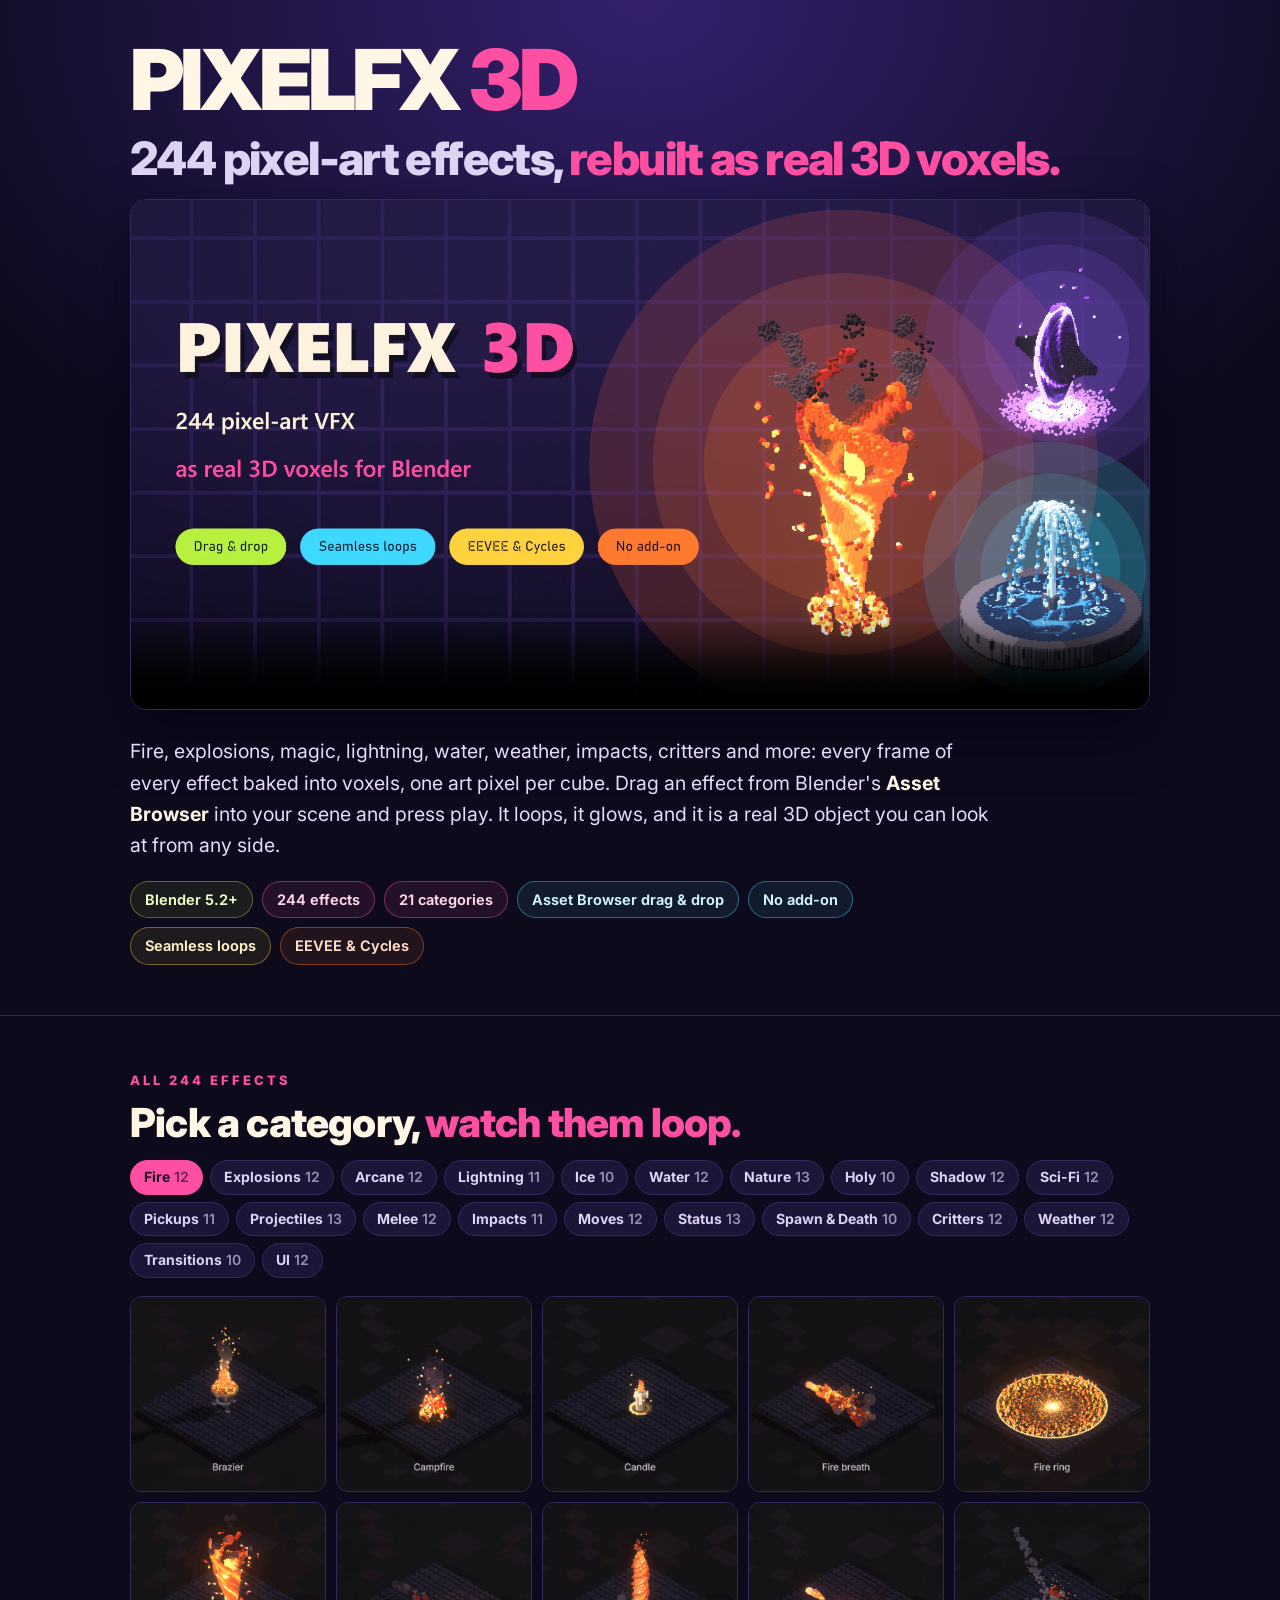
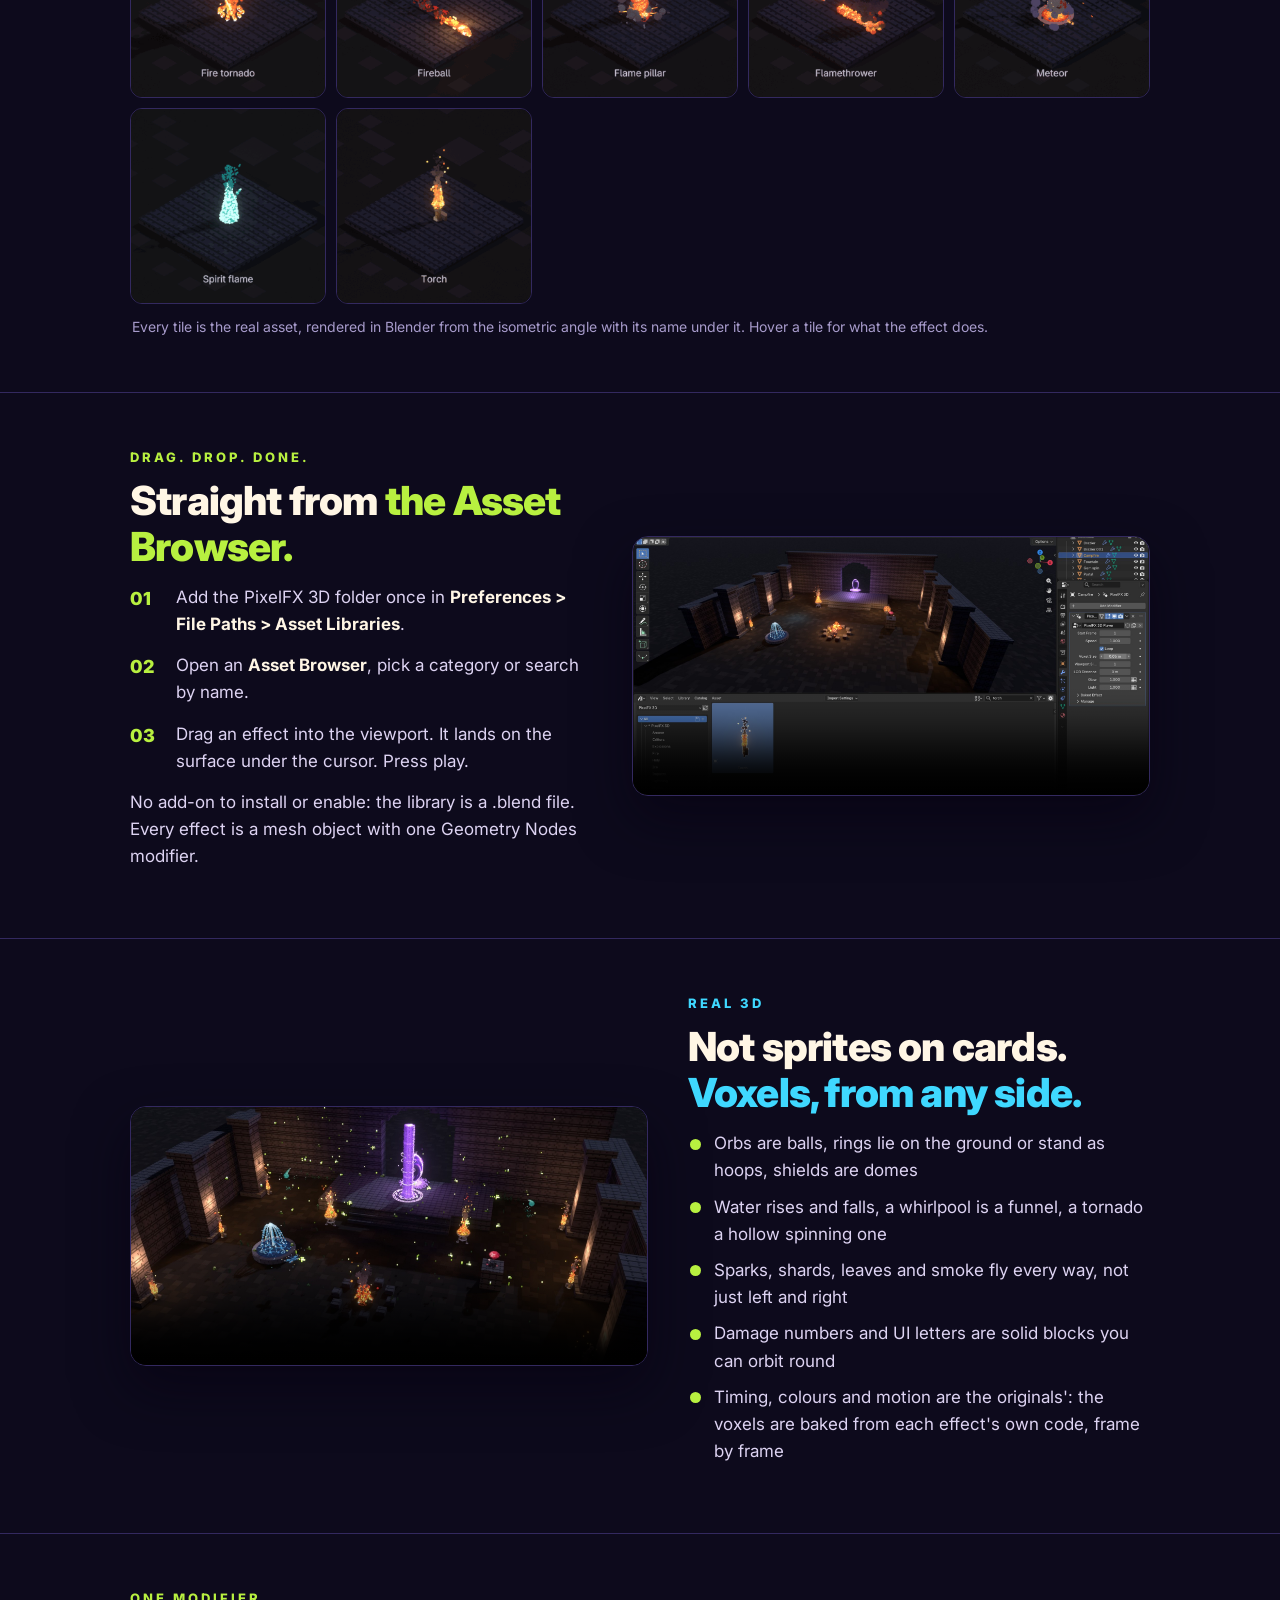
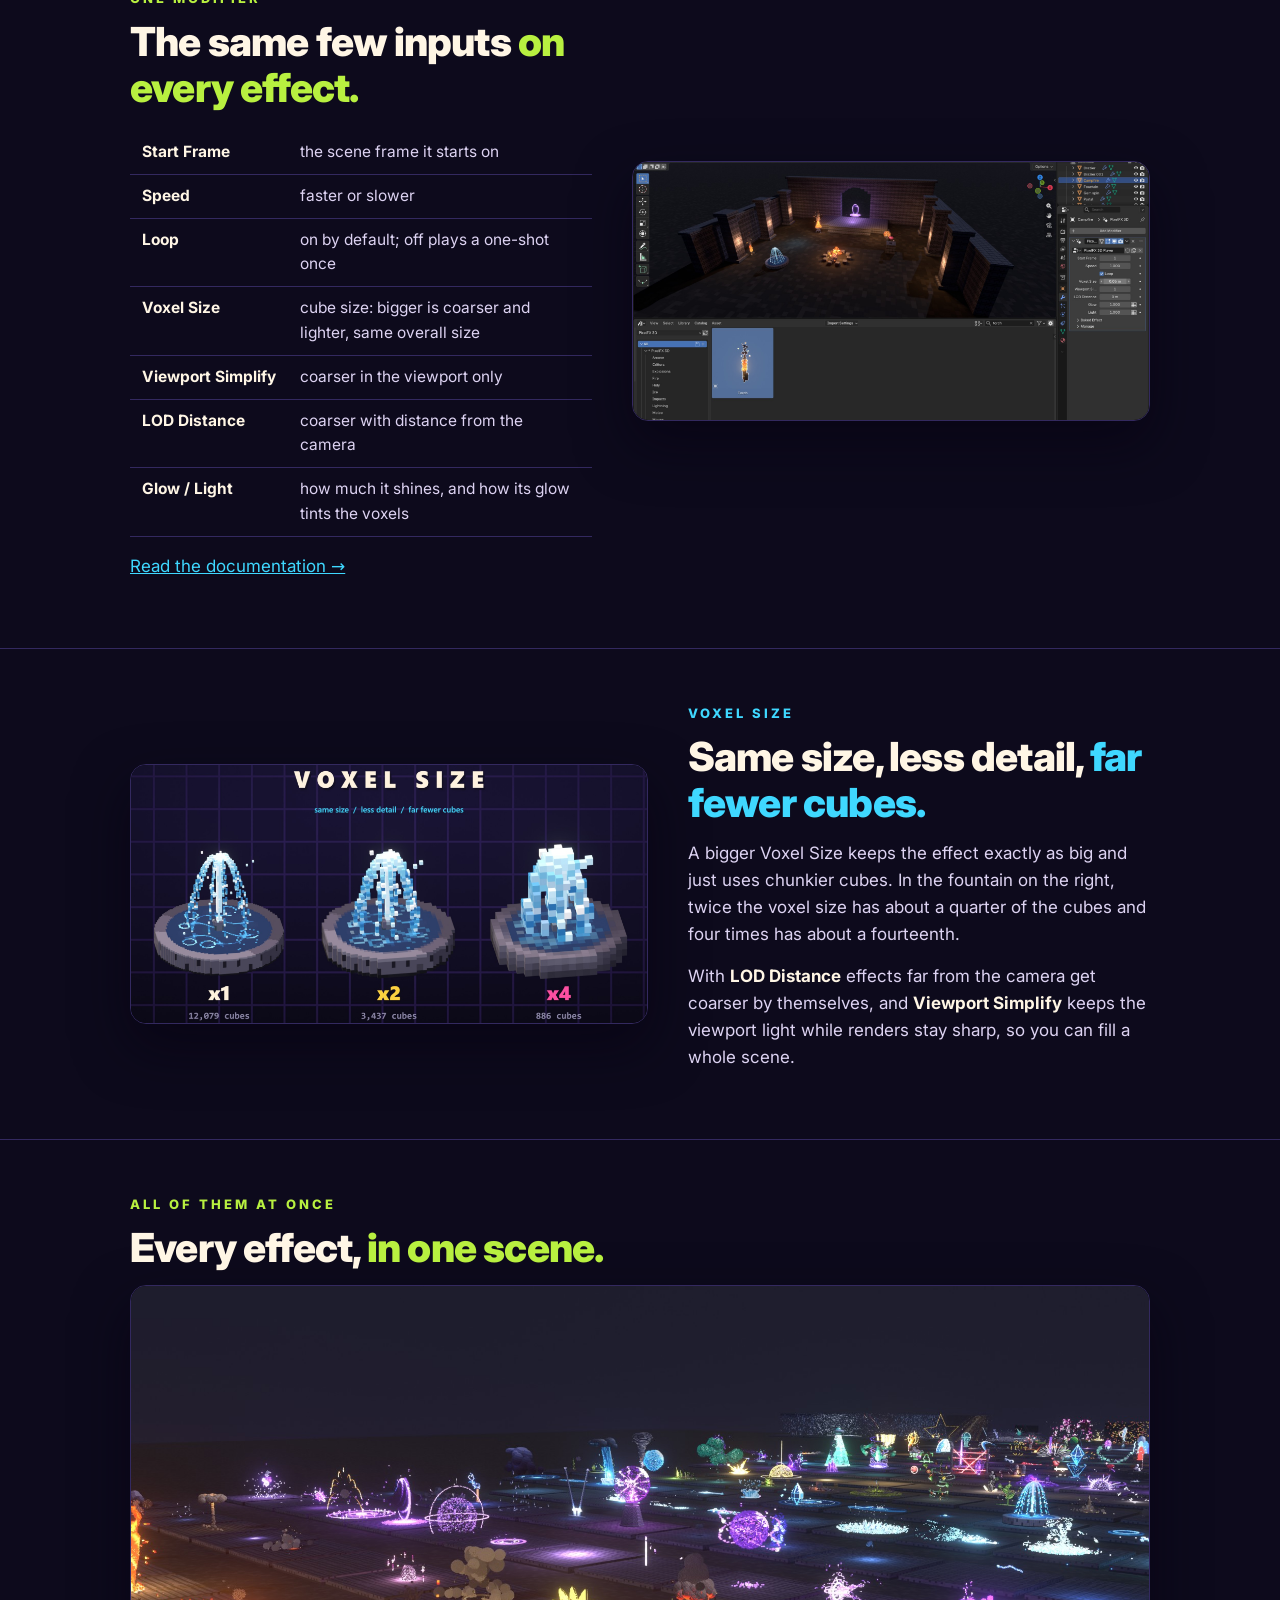
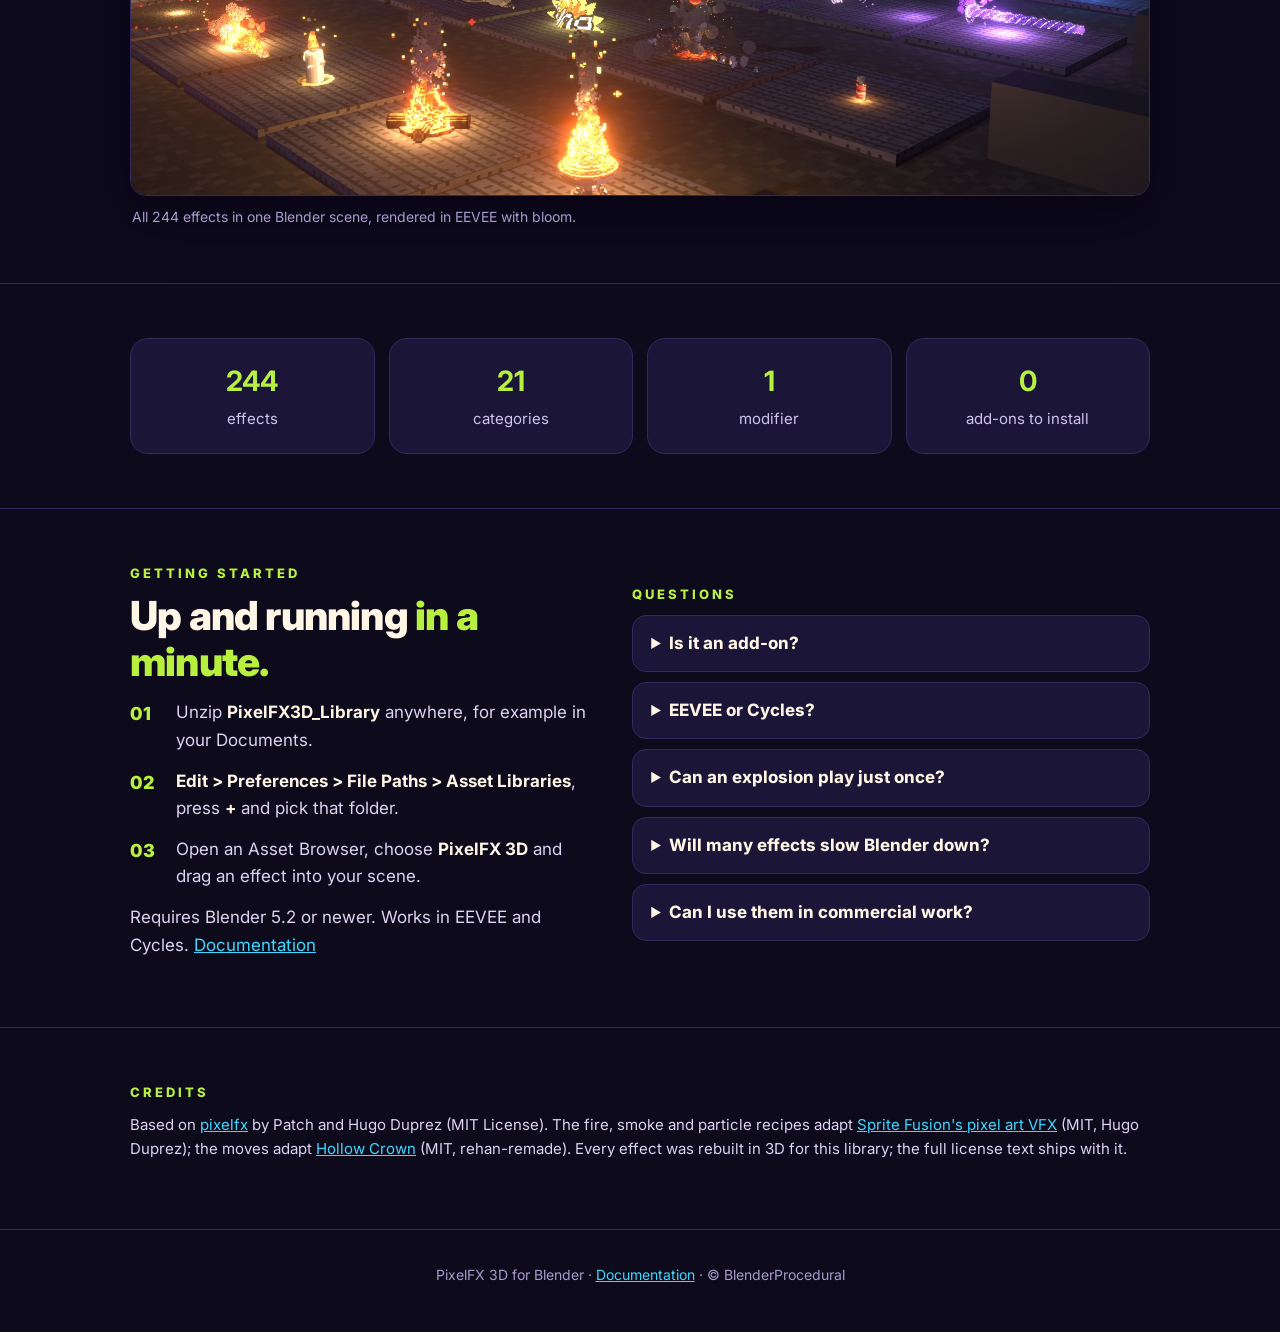
==== index.html @ 6389c2e9 "PixelFX 3D product page and documentation Co-Authored-By: Claude Opus 5.5 <noreply@anthropic.com>" ====
<!doctype html>
<html lang="en">
<head>
<meta charset="utf-8">
<meta name="viewport" content="width=device-width, initial-scale=1">
<title>PixelFX 3D: 244 pixel-art VFX as real 3D voxels for Blender</title>
<meta name="description" content="244 pixel-art VFX rebuilt as real 3D voxels for Blender: fire, explosions, magic, lightning, water, weather, impacts, critters and more. Drag them from the Asset Browser, they loop, they glow. Blender 5.2+.">
<meta property="og:title" content="PixelFX 3D: 244 pixel-art VFX as real 3D voxels for Blender">
<meta property="og:description" content="244 pixel-art VFX rebuilt as real 3D voxels for Blender: fire, explosions, magic, lightning, water, weather, impacts, critters and more. Drag them from the Asset Browser, they loop, they glow. Blender 5.2+.">
<meta property="og:image" content="images/thumbnail.jpg">
<link rel="stylesheet" href="assets/style.css">
</head>
<body>

<header class="hero">
  <div class="wrap">
    <h1 class="logo">PIXELFX <span>3D</span></h1>
    <p class="tagline">244 pixel-art effects, <span class="hl-pink">rebuilt as real 3D voxels.</span></p>
    <div class="media"><video src="media/promo.mp4" poster="images/thumbnail.jpg" controls preload="none" playsinline aria-label="PixelFX 3D promo video"></video></div>
    <div class="txt hero-txt" style="margin-top:26px">
      <p class="lead">Fire, explosions, magic, lightning, water, weather, impacts, critters and more: every frame of every effect baked into voxels, one art pixel per cube. Drag an effect from Blender's <b>Asset Browser</b> into your scene and press play. It loops, it glows, and it is a real 3D object you can look at from any side.</p>
      <div class="chips">
        <span class="chip">Blender 5.2+</span>
        <span class="chip pink">244 effects</span>
        <span class="chip pink">21 categories</span>
        <span class="chip cyan">Asset Browser drag &amp; drop</span>
        <span class="chip cyan">No add-on</span>
        <span class="chip yellow">Seamless loops</span>
        <span class="chip orange">EEVEE &amp; Cycles</span>
      </div>
    </div>
  </div>
</header>

<section id="effects">
  <div class="wrap">
    <div class="kicker pink">All 244 effects</div>
    <h2>Pick a category, <span class="hl-pink">watch them loop.</span></h2>
    <div class="cats" role="group" aria-label="Categories"><button type="button" data-cat="fire" aria-pressed="true">Fire<i>12</i></button><button type="button" data-cat="explosions" aria-pressed="false">Explosions<i>12</i></button><button type="button" data-cat="arcane" aria-pressed="false">Arcane<i>12</i></button><button type="button" data-cat="lightning" aria-pressed="false">Lightning<i>11</i></button><button type="button" data-cat="ice" aria-pressed="false">Ice<i>10</i></button><button type="button" data-cat="water" aria-pressed="false">Water<i>12</i></button><button type="button" data-cat="nature" aria-pressed="false">Nature<i>13</i></button><button type="button" data-cat="holy" aria-pressed="false">Holy<i>10</i></button><button type="button" data-cat="shadow" aria-pressed="false">Shadow<i>12</i></button><button type="button" data-cat="scifi" aria-pressed="false">Sci-Fi<i>12</i></button><button type="button" data-cat="pickups" aria-pressed="false">Pickups<i>11</i></button><button type="button" data-cat="projectiles" aria-pressed="false">Projectiles<i>13</i></button><button type="button" data-cat="melee" aria-pressed="false">Melee<i>12</i></button><button type="button" data-cat="impacts" aria-pressed="false">Impacts<i>11</i></button><button type="button" data-cat="moves" aria-pressed="false">Moves<i>12</i></button><button type="button" data-cat="status" aria-pressed="false">Status<i>13</i></button><button type="button" data-cat="spawn" aria-pressed="false">Spawn &amp; Death<i>10</i></button><button type="button" data-cat="critters" aria-pressed="false">Critters<i>12</i></button><button type="button" data-cat="weather" aria-pressed="false">Weather<i>12</i></button><button type="button" data-cat="transitions" aria-pressed="false">Transitions<i>10</i></button><button type="button" data-cat="ui" aria-pressed="false">UI<i>12</i></button></div>
    <div class="fxgrid on" data-cat="fire"><figure><img src="effects/fire/brazier.gif" alt="Brazier" title="Brazier: An iron bowl on a tripod heaped with glowing coals and a big roaring fire, sparks and embers streaming up off it, light on the iron and the floor." width="280" height="280" loading="lazy"></figure><figure><img src="effects/fire/campfire.gif" alt="Campfire" title="Campfire: Crossed logs on a bed of coals and a lively fire: tongues that lick and leap, popping sparks, embers drifting up, smoke curling off, a warm pool of light." width="280" height="280" loading="lazy"></figure><figure><img src="effects/fire/candle.gif" alt="Candle" title="Candle: A wax candle in a brass dish: a calm flame with a blue root that sways and stretches, a halo of light, motes drifting in it, a bead of wax running down a drip." width="280" height="280" loading="lazy"></figure><figure><img src="effects/fire/fire-breath.gif" alt="Fire breath" title="Fire breath: A roaring cone of fire streaming right from the mouth: white-hot at the lips, billowing out and cooling to red and smoke at its edges, sparks thrown out ahead." width="280" height="280" loading="lazy"></figure><figure><img src="effects/fire/fire-ring.gif" alt="Fire ring" title="Fire ring: A white flash at the feet, then flames race outward along the floor in a ring, flaring as the front passes and burning down behind it over a smouldering scorch." width="280" height="280" loading="lazy"></figure><figure><img src="effects/fire/fire-tornado.gif" alt="Fire tornado" title="Fire tornado: A spinning funnel of fire: spiral bands turning round it, licks flung off its sides, a ring of flame whirling at its foot, embers orbiting it in and out of view." width="280" height="280" loading="lazy"></figure><figure><img src="effects/fire/fireball.gif" alt="Fireball" title="Fireball: A fireball flying right: a churning white-hot head with a corona of flame, a long torn tail of flame puffs cooling into smoke, embers shed behind." width="280" height="280" loading="lazy"></figure><figure><img src="effects/fire/flame-pillar.gif" alt="Flame pillar" title="Flame pillar: The floor cracks and glows, a column of fire erupts white-hot and roars, spewing embers and shedding flame, then collapses into rolling smoke." width="280" height="280" loading="lazy"></figure><figure><img src="effects/fire/flamethrower.gif" alt="Flamethrower" title="Flamethrower: A pressurised jet shooting right: a blue pilot at the nozzle, a tight stream with surges racing down it, a sputter, burning drops falling off, a tip that curls up into smoke." width="280" height="280" loading="lazy"></figure><figure><img src="effects/fire/meteor.gif" alt="Meteor" title="Meteor: A burning rock streaks in from the upper left in a comet of fire and smashes into the floor: a white flash, a fireball, rocks and brands thrown, a glowing crater that cools." width="280" height="280" loading="lazy"></figure><figure><img src="effects/fire/spirit-flame.gif" alt="Spirit flame" title="Spirit flame: A cold blue-teal ghost fire floating in the air: a bright rim round a hollow dark heart, a wave climbing its wispy tail, curls breaking off, cold sparks rising." width="280" height="280" loading="lazy"></figure><figure><img src="effects/fire/torch.gif" alt="Torch" title="Torch: A wall torch on an iron bracket: a licking flame leaping off a pitch-soaked wrap, licks and puffs torn off its tips, smoke, embers, a flickering light on the wall." width="280" height="280" loading="lazy"></figure></div><div class="fxgrid" data-cat="explosions"><figure><img src="effects/explosions/barrel-explosion.gif" alt="Barrel explosion" title="Barrel explosion: An explosive barrel shudders, its lid bulging and spitting flame, then blows: a fireball column, staves and the lid flying, burning fuel splashed over the floor." width="280" height="280" loading="lazy"></figure><figure><img src="effects/explosions/big-explosion.gif" alt="Big explosion" title="Big explosion: A huge ground blast in three beats: a white dome, a rolling fireball that climbs into a mushrooming smoke column, heavy rocks, and fires left burning." width="280" height="280" loading="lazy"></figure><figure><img src="effects/explosions/cartoon-pow.gif" alt="Cartoon POW" title="Cartoon POW: A comic-book hit: a jagged two-tone burst star slams in with a shake and boiling edges, POW! drops in letter by letter, action lines fly, then it all snaps away." width="280" height="280" loading="lazy"></figure><figure><img src="effects/explosions/dirt-explosion.gif" alt="Dirt explosion" title="Dirt explosion: A buried charge goes off: a flash under the floor, a V of dirt clods and grit thrown high, a brown dust plume that billows and settles, and a crater left behind." width="280" height="280" loading="lazy"></figure><figure><img src="effects/explosions/firework-burst.gif" alt="Firework burst" title="Firework burst: A shell climbs, slows and bursts into a sphere of coloured trailing stars round a gold core; they droop, crackle into white pops and fade, leaving glitter." width="280" height="280" loading="lazy"></figure><figure><img src="effects/explosions/firework-rocket.gif" alt="Firework rocket" title="Firework rocket: A rocket fizzes off the ground on a sparkling gold trail, coasts, and bursts into a palm: heavy gold fronds arc out, droop on glittering trails and crackle at the tips." width="280" height="280" loading="lazy"></figure><figure><img src="effects/explosions/grenade.gif" alt="Grenade" title="Grenade: A grenade is lobbed in, bounces, rolls to a stop with its fuse fizzing, shudders, then blows: a white flash, shrapnel streaks, sparks, a small fireball and a scorch." width="280" height="280" loading="lazy"></figure><figure><img src="effects/explosions/implosion.gif" alt="Implosion" title="Implosion: Everything is sucked in: streaks and grit rush inward, rings contract and a dark sphere collapses onto a crushed white point; a beat of stillness, then a sharp pop." width="280" height="280" loading="lazy"></figure><figure><img src="effects/explosions/nuke.gif" alt="Nuke" title="Nuke: A blinding white frame, then a fireball lifts on a thin stem into a wide rolling cap that glows from inside; a white skirt flashes and a dust surge sweeps the floor." width="280" height="280" loading="lazy"></figure><figure><img src="effects/explosions/plasma-explosion.gif" alt="Plasma explosion" title="Plasma explosion: A blue-violet energy blast with no smoke: a white flash, a ball of plasma swelling into a thinning shell, shock rings in and out of depth, lightning arcs crackling off it." width="280" height="280" loading="lazy"></figure><figure><img src="effects/explosions/small-explosion.gif" alt="Explosion" title="Explosion: A ground blast: a white flash and shock rings, fire that cools into a rolling smoke column, sparks, burning brands that land and keep burning, tumbling rocks and a glowing scorch." width="280" height="280" loading="lazy"></figure><figure><img src="effects/explosions/smoke-bomb.gif" alt="Smoke bomb" title="Smoke bomb: A round canister clinks down, fuse sparking, and pops: thick grey-violet smoke gushes out, rolls along the floor, billows into a cloud that hides all, then thins to wisps." width="280" height="280" loading="lazy"></figure></div><div class="fxgrid" data-cat="arcane"><figure><img src="effects/arcane/arcane-beam.gif" alt="Arcane beam" title="Arcane beam: A beam fires right from the hand: a white core, strands twisting round it, pulses running down it, a flaring source and an end that sprays sparks." width="280" height="280" loading="lazy"></figure><figure><img src="effects/arcane/arcane-missiles.gif" alt="Arcane missiles" title="Arcane missiles: A volley of violet bolts fans out of the hand, curls round on twisting ribbons and pops on the target one after another." width="280" height="280" loading="lazy"></figure><figure><img src="effects/arcane/arcane-orb.gif" alt="Arcane orb" title="Arcane orb: A floating orb of smoky violet glass with a swirl turning round a white-hot heart, two tilted rings of light orbiting behind and in front." width="280" height="280" loading="lazy"></figure><figure><img src="effects/arcane/blink-in.gif" alt="Blink in" title="Blink in: Glittering bits spiral in to a point of light that opens into a line, then into a white silhouette that cools into the caster." width="280" height="280" loading="lazy"></figure><figure><img src="effects/arcane/blink-out.gif" alt="Blink out" title="Blink out: The caster crackles with gathering light, flashes white, squeezes into a line of light that collapses and pops away in sparks." width="280" height="280" loading="lazy"></figure><figure><img src="effects/arcane/magic-circle-cast.gif" alt="Magic circle cast" title="Magic circle cast: A circle draws itself on the floor, runes ignite one by one, it flashes, and a column of light fires up and breaks apart into glints." width="280" height="280" loading="lazy"></figure><figure><img src="effects/arcane/mana-burst.gif" alt="Mana burst" title="Mana burst: Energy rushes into a point and blows out in a white flash and rings, flinging glowing runes that flare and pop into sparks one after another." width="280" height="280" loading="lazy"></figure><figure><img src="effects/arcane/portal.gif" alt="Portal" title="Portal: An upright rift: fibrous spiral arms wind down into the dark, a lit rim wobbles, motes and streaks are pulled in, the floor glows." width="280" height="280" loading="lazy"></figure><figure><img src="effects/arcane/rune-circle.gif" alt="Rune circle" title="Rune circle: A rune circle turns on the floor in perspective: a carousel of runes lit by chasing light, a turning square, ticks, motes rising off it." width="280" height="280" loading="lazy"></figure><figure><img src="effects/arcane/spell-charge.gif" alt="Spell charge" title="Spell charge: Energy gathers in the caster&#x27;s hand: streaks and motes spiral in, rings collapse into a swelling orb that crackles with arcs, ready to fire." width="280" height="280" loading="lazy"></figure><figure><img src="effects/arcane/star-fall.gif" alt="Star fall" title="Star fall: Stars streak down on long trails across an area, each landing with a white flash, a ring across the floor and a kick of sparks." width="280" height="280" loading="lazy"></figure><figure><img src="effects/arcane/time-stop.gif" alt="Time stop" title="Time stop: A clock face springs open, ticks slower and slower, freezes drained of colour, cracks, then shatters into falling shards." width="280" height="280" loading="lazy"></figure></div><div class="fxgrid" data-cat="lightning"><figure><img src="effects/lightning/ball-lightning.gif" alt="Ball lightning" title="Ball lightning: A crackling ball of plasma drifts on a wandering loop, spitting arcs off its skin and leaving a wake of fading motes, and zaps the floor when it dips low." width="280" height="280" loading="lazy"></figure><figure><img src="effects/lightning/chain-lightning.gif" alt="Chain lightning" title="Chain lightning: A bolt leaps from the caster&#x27;s hand through three targets in turn; each flashes, sparks and grounds itself to the floor while the arcs between them flicker, then the chain snaps." width="280" height="280" loading="lazy"></figure><figure><img src="effects/lightning/charge-up.gif" alt="Charge up" title="Charge up: Sparks streak and arcs whip in to a crackling core at the caster&#x27;s hand that swells and pulses faster, then it flashes and bursts: bolts every way, a ring, a spray of sparks." width="280" height="280" loading="lazy"></figure><figure><img src="effects/lightning/electrified.gif" alt="Electrified" title="Electrified: Current runs through a character: arcs crawl over and leap across the body, sparks spit off, the body flares to an electric silhouette on each jolt, and the feet ground out." width="280" height="280" loading="lazy"></figure><figure><img src="effects/lightning/lightning-strike.gif" alt="Lightning strike" title="Lightning strike: A targeted strike: a sigil charges on the floor, the scene darkens, a thick bolt slams into it, arcs race out along the cracks it splits, the channel crumbles to a scorch." width="280" height="280" loading="lazy"></figure><figure><img src="effects/lightning/plasma-ball.gif" alt="Plasma ball" title="Plasma ball: A glass globe on a dark pedestal: wandering plasma tendrils reach from the core to the glass and fan out in bright feet where they touch it, lighting the stand and floor." width="280" height="280" loading="lazy"></figure><figure><img src="effects/lightning/spark-arc.gif" alt="Spark arc" title="Spark arc: A climbing arc between two rods: it strikes white at their narrow foot, climbs on rising heat as it stretches and bows, sputters and snaps at the top, then strikes again." width="280" height="280" loading="lazy"></figure><figure><img src="effects/lightning/storm-cloud.gif" alt="Storm cloud" title="Storm cloud: A storm cloud boils overhead, billows lit from inside by flickering discharges, ragged scud under its flat dark base; rain slants down and once a loop a bolt cracks to the floor." width="280" height="280" loading="lazy"></figure><figure><img src="effects/lightning/tesla-coil.gif" alt="Tesla coil" title="Tesla coil: A copper coil under a steel torus throws branching arcs that lash out in volleys and now and then strike the floor in a spray of sparks, lighting the metal and the ground." width="280" height="280" loading="lazy"></figure><figure><img src="effects/lightning/thunderclap.gif" alt="Thunderclap" title="Thunderclap: A thunderclap round the caster: a white flash, forked bolts burst out and stab the floor, a heavy shock ring tears across the ground raising dust and grit, sparks streak away." width="280" height="280" loading="lazy"></figure><figure><img src="effects/lightning/zap-hit.gif" alt="Zap hit" title="Zap hit: A contact zap: an arc snaps in from the left, the hit point overloads into a knot of tiny crackling zigzags, a fern of burn marks glows outward, sparks jink away, ozone puffs." width="280" height="280" loading="lazy"></figure></div><div class="fxgrid" data-cat="ice"><figure><img src="effects/ice/blizzard-vortex.gif" alt="Blizzard vortex" title="Blizzard vortex: A swirling snow tornado: wind bands spin up a leaning funnel, flakes and ice crystals orbit in front and behind, snow boils at its foot and cold light fills its throat." width="280" height="280" loading="lazy"></figure><figure><img src="effects/ice/freeze.gif" alt="Freeze" title="Freeze: Frost races in and climbs the character, turning it to ice; a faceted block crystallizes round it pane by pane, glints, cracks and bursts, and the character thaws free." width="280" height="280" loading="lazy"></figure><figure><img src="effects/ice/frost-breath.gif" alt="Frost breath" title="Frost breath: A cone of icy wind blowing right: frost puffs billow out, swell and sink, wind streaks race through, ice crystals tumble and glint off a white-hot mouth." width="280" height="280" loading="lazy"></figure><figure><img src="effects/ice/frost-nova.gif" alt="Frost nova" title="Frost nova: Frost spirals into a spinning snowflake, then a wave blooms three rings of ice crystals round the caster; snow drifts, frost creeps, and the ice melts back into the floor." width="280" height="280" loading="lazy"></figure><figure><img src="effects/ice/ice-crystal.gif" alt="Ice crystal" title="Ice crystal: A floating ice crystal turning slowly in its own cold light: its facets brighten and darken as they turn, glints flash on them, frost motes circle it." width="280" height="280" loading="lazy"></figure><figure><img src="effects/ice/ice-lance.gif" alt="Ice lance" title="Ice lance: A faceted ice spear flying right: a light pulse runs through its core, rings of cold air shear off the tip, frost peels off into a wake and crystals shed behind it." width="280" height="280" loading="lazy"></figure><figure><img src="effects/ice/ice-shatter.gif" alt="Ice shatter" title="Ice shatter: A block of ice takes a hit from the left: it jolts, cracks race over its faces, it flashes white and bursts into chunks that tumble, bounce and skid off in a roll of ice dust." width="280" height="280" loading="lazy"></figure><figure><img src="effects/ice/ice-spikes.gif" alt="Ice spikes" title="Ice spikes: A frost line races along the floor and clusters of jagged ice blades burst up behind it in a rising wave, glint, flash white together and shatter into toppling shards." width="280" height="280" loading="lazy"></figure><figure><img src="effects/ice/icicle-fall.gif" alt="Icicle fall" title="Icicle fall: An icicle drips and trembles, snaps off its frosted root, drops, stabs the floor and bursts into skidding shards, splinters and rolling frost." width="280" height="280" loading="lazy"></figure><figure><img src="effects/ice/snowflake-burst.gif" alt="Snowflake burst" title="Snowflake burst: A cold pop: frost gathers and flashes white in a ring, then crisp six-armed snowflakes spin out, slow, twinkle and drift down to settle and melt." width="280" height="280" loading="lazy"></figure></div><div class="fxgrid" data-cat="water"><figure><img src="effects/water/bubbles.gif" alt="Bubbles" title="Bubbles: Bubbles stream up from a vent of pebbles, wobbling and swelling as they rise, flare as they cross shafts of light from the surface, then dome up and pop there." width="280" height="280" loading="lazy"></figure><figure><img src="effects/water/drip.gif" alt="Drip" title="Drip: A bead swells under a wet stone tip and catches the light, pinches off, falls stretched by its speed and plinks into a puddle with a crown, a ring and a tiny rebound." width="280" height="280" loading="lazy"></figure><figure><img src="effects/water/fountain.gif" alt="Fountain" title="Fountain: A stone basin; a jet rises from its spout and blooms into glassy arcs that break into beads, fall back and plink into the water with rings." width="280" height="280" loading="lazy"></figure><figure><img src="effects/water/geyser.gif" alt="Geyser" title="Geyser: A pool heaves and burbles faster and faster, then blasts a white column of water skyward with a churning foam head; it rains back down in drops and steam, slumps and sputters out." width="280" height="280" loading="lazy"></figure><figure><img src="effects/water/rain-splash.gif" alt="Rain splash" title="Rain splash: A low close-up on one puddle in the rain: big drops land in crowns that throw beads and a rebound jet, rings spread and interfere, a lamp&#x27;s reflection wobbles on the water." width="280" height="280" loading="lazy"></figure><figure><img src="effects/water/ripples.gif" alt="Ripples" title="Ripples: A drop plinks on still dark water and rings spread out across it at a low angle: the swell of each ring catches the light, crests glint, and they fade into the calm." width="280" height="280" loading="lazy"></figure><figure><img src="effects/water/splash.gif" alt="Splash" title="Splash: A stone drops into still water: a white hit, a crown that tears into droplets arcing out to plink down with rings, a jet that bounces back, foam and drifting mist." width="280" height="280" loading="lazy"></figure><figure><img src="effects/water/water-jet.gif" alt="Water jet" title="Water jet: A pressurised stream blasts right: a tight glassy rod with surges running down it that swells, roughens, bends under its weight and breaks into chunks, spray and mist." width="280" height="280" loading="lazy"></figure><figure><img src="effects/water/water-orb.gif" alt="Water orb" title="Water orb: A sphere of water floats and wobbles: a current circles inside it, the floor shows upside down through it, it shines, light gathers on the floor under it, and drips fall and plink." width="280" height="280" loading="lazy"></figure><figure><img src="effects/water/waterfall.gif" alt="Waterfall" title="Waterfall: A river pours from a notch in a rock outcrop: a white curl, a deep sheet that splits into strands, churning foam, spray, drifting mist and rings on a dark pool." width="280" height="280" loading="lazy"></figure><figure><img src="effects/water/wave-crash.gif" alt="Wave crash" title="Wave crash: A swell rolls in and steepens, its lip throws forward and curls over a dark barrel, then crashes into a burst of white foam and spray that surges on and fades to lace." width="280" height="280" loading="lazy"></figure><figure><img src="effects/water/whirlpool.gif" alt="Whirlpool" title="Whirlpool: Seen from above, dark water winds into a vortex: foam arms spiral in, darkening as they&#x27;re drawn down into a deep eye with a lit far rim, flecks of foam circling in after them." width="280" height="280" loading="lazy"></figure></div><div class="fxgrid" data-cat="nature"><figure><img src="effects/nature/acid-splash.gif" alt="Acid splash" title="Acid splash: A gob of acid bursts into a crown and spatters; it eats a glowing, smoking pit into the floor and boils down into it, spitting bright beads, pale steam curling off." width="280" height="280" loading="lazy"></figure><figure><img src="effects/nature/boulder.gif" alt="Boulder" title="Boulder: A spinning boulder arcs right shedding dust and pebbles, smashes into the floor in a white flash and bursts into tumbling chunks, gravel and rolling dust." width="280" height="280" loading="lazy"></figure><figure><img src="effects/nature/earth-spike.gif" alt="Earth spike" title="Earth spike: The floor cracks with light and heaves, a faceted stone spike rams up with two side shards in a burst of chips, grit and dust; rubble rains, then it splits and crumbles." width="280" height="280" loading="lazy"></figure><figure><img src="effects/nature/healing-bloom.gif" alt="Healing bloom" title="Healing bloom: A sprout pushes up and unfurls, a bud swells and opens round a glowing golden heart in a flare of healing light; its petals lift away one by one as motes." width="280" height="280" loading="lazy"></figure><figure><img src="effects/nature/leaf-storm.gif" alt="Leaf storm" title="Leaf storm: Leaves tumble up a rising spiral round the character, passing behind and in front, turning and flipping, wrapped in bright bands of wind; litter swirls at their feet." width="280" height="280" loading="lazy"></figure><figure><img src="effects/nature/poison-cloud.gif" alt="Poison cloud" title="Poison cloud: A miasma hugging the floor: ragged sheets of gas lit yellow-green from within, fading to violet, creep out in tongues that curl over at their tips; plumes twist up as ribbons." width="280" height="280" loading="lazy"></figure><figure><img src="effects/nature/quake.gif" alt="Quake" title="Quake: The ground jolts three times: a rift tears out along the floor glowing deep inside, slabs of floor heave up and drop back askew, pebbles hop and dust bursts out of the split." width="280" height="280" loading="lazy"></figure><figure><img src="effects/nature/root-snare.gif" alt="Root snare" title="Root snare: The floor cracks and roots burst up round the character, spiralling round its legs; they cinch tight with a snap, hold, then crack and crumble into bark and dust." width="280" height="280" loading="lazy"></figure><figure><img src="effects/nature/spore-burst.gif" alt="Spore burst" title="Spore burst: A toadstool pushes up, swells and trembles as its gills glow, then squashes and puffs a lumpy cloud of glowing spores that billows up and drifts down twinkling." width="280" height="280" loading="lazy"></figure><figure><img src="effects/nature/thorns.gif" alt="Thorns" title="Thorns: A seam races along the floor and hooked thorns punch up out of it one after another, each bigger than the last, in bursts of dirt and green light; they hold, then sink." width="280" height="280" loading="lazy"></figure><figure><img src="effects/nature/tornado.gif" alt="Tornado" title="Tornado: A snaking funnel of spinning wind bands under a flared, churning top that flickers with lightning; leaves and debris whirl round it front and back, dust boils at its foot." width="280" height="280" loading="lazy"></figure><figure><img src="effects/nature/toxic-puddle.gif" alt="Toxic puddle" title="Toxic puddle: Black tar lit from inside by chartreuse veins and a glowing rim, an oily sheen drifting on it; glossy bubbles dome, stretch and pop, vapour curls up in fraying ribbons." width="280" height="280" loading="lazy"></figure><figure><img src="effects/nature/vine-whip.gif" alt="Vine whip" title="Vine whip: A thorny vine bursts from the floor, rears back coiled, then lashes out right in a whip crack that sprays sap and tears off leaves, before sliding back into the ground." width="280" height="280" loading="lazy"></figure></div><div class="fxgrid" data-cat="holy"><figure><img src="effects/holy/blessing.gif" alt="Blessing" title="Blessing: A soft cone of light rests on the character from above; sparkles drift down through it, twinkling, and wink out where they land on the head and shoulders." width="280" height="280" loading="lazy"></figure><figure><img src="effects/holy/divine-shield.gif" alt="Divine shield" title="Divine shield: A bubble of gold light round the character: a bright rim and a thin gold film, meridians turning like a slow globe, a sheen sweeping across and sparkles winking on it." width="280" height="280" loading="lazy"></figure><figure><img src="effects/holy/feather-burst.gif" alt="Feather burst" title="Feather burst: A white puff pops and throws feathers that brake hard, then rock from side to side as they sink and fade, with down drifting after them." width="280" height="280" loading="lazy"></figure><figure><img src="effects/holy/halo.gif" alt="Halo" title="Halo: A ring of gold light floats over the head with a glint running round it; fine dust sifts down from it and the head catches its light." width="280" height="280" loading="lazy"></figure><figure><img src="effects/holy/heal-aoe.gif" alt="Healing ring" title="Healing ring: A seed of green light sinks into the floor and a soft ring rolls out from it; the floor glows where it passes and plus signs sprout and float up." width="280" height="280" loading="lazy"></figure><figure><img src="effects/holy/heal.gif" alt="Heal" title="Heal: Petals of light bloom under the feet, a hoop of light rises up the body restoring its colour and leaving sparkles, and motes spiral up and pop into tiny hearts." width="280" height="280" loading="lazy"></figure><figure><img src="effects/holy/holy-pillar.gif" alt="Holy pillar" title="Holy pillar: Light breaks through from above: a sun opens at the top and a fan of shafts converges on the mark, pulsing, while a sigil burns on the floor; then the fan folds shut." width="280" height="280" loading="lazy"></figure><figure><img src="effects/holy/resurrection.gif" alt="Resurrection" title="Resurrection: Light pours down on the fallen and life climbs back up the body; wings of light unfold, a halo forms, one great wingbeat, then the wings scatter into feathers." width="280" height="280" loading="lazy"></figure><figure><img src="effects/holy/smite.gif" alt="Smite" title="Smite: A glint marks the spot, then a bolt of light drops like a hammer: a white flash, a shockwave over the floor, stone chips flying and cracks that glow and cool." width="280" height="280" loading="lazy"></figure><figure><img src="effects/holy/sunburst.gif" alt="Sunburst" title="Sunburst: A white-hot core in a gold corona; long and short rays turn slowly round it, breathing, with glints running out along them that wink at the tips." width="280" height="280" loading="lazy"></figure></div><div class="fxgrid" data-cat="shadow"><figure><img src="effects/shadow/black-hole.gif" alt="Black hole" title="Black hole: A tilted disk of banded rings turns round a black hole, its far side bent up over the top and under the bottom; debris spirals in, stretches and is swallowed." width="280" height="280" loading="lazy"></figure><figure><img src="effects/shadow/curse.gif" alt="Curse" title="Curse: Wisps gather over the head, a skull stamps down with a flash, its eyes burn as the curse floods the body violet, then it cracks and crumbles." width="280" height="280" loading="lazy"></figure><figure><img src="effects/shadow/dark-explosion.gif" alt="Dark explosion" title="Dark explosion: Motes swirl into a pulsing core, a black star cuts across a violet-white flash, and a black sphere burns at the rim, throws lit shards and smoke, then collapses." width="280" height="280" loading="lazy"></figure><figure><img src="effects/shadow/eclipse.gif" alt="Eclipse" title="Eclipse: A black moon over the sun: a breathing pearl corona with long streamers, a thin white rim, and one diamond bead blazing on its edge." width="280" height="280" loading="lazy"></figure><figure><img src="effects/shadow/grasping-hands.gif" alt="Grasping hands" title="Grasping hands: Shadow arms burst up out of a dark pool with a splash, clench their hands into claws, strain, and are dragged back under, fingers clawing at the air." width="280" height="280" loading="lazy"></figure><figure><img src="effects/shadow/hex-sigil.gif" alt="Hex sigil" title="Hex sigil: A burning pen traces a cursed sigil in the air, its glyphs pop in one by one, then it flares white and crumbles into falling embers." width="280" height="280" loading="lazy"></figure><figure><img src="effects/shadow/life-steal.gif" alt="Life steal" title="Life steal: A target on the right is struck and bleeds red orbs; they hang a moment, then whip home as comet streaks and flood the caster crimson." width="280" height="280" loading="lazy"></figure><figure><img src="effects/shadow/necro-skulls.gif" alt="Necro skulls" title="Necro skulls: Spectral skulls circle a cold green flame on a tilted orbit, passing behind and before it, eyes lit, trailing curls of ghost smoke." width="280" height="280" loading="lazy"></figure><figure><img src="effects/shadow/shadow-flames.gif" alt="Shadow flames" title="Shadow flames: Inside-out fire on the floor: a black heart wrapped in violet flame with pale skin and tips, shedding embers and dark smoke." width="280" height="280" loading="lazy"></figure><figure><img src="effects/shadow/shadow-tendrils.gif" alt="Shadow tendrils" title="Shadow tendrils: A dark pool opens on the floor; tentacles with lit rims and hooked tips lash up out of it with a splash, writhe, and sink back as it closes." width="280" height="280" loading="lazy"></figure><figure><img src="effects/shadow/soul-drain.gif" alt="Soul drain" title="Soul drain: Pale souls are torn loose on the right and dragged down a funnel of streaks into a black crystal vessel, which flares violet as each one lands." width="280" height="280" loading="lazy"></figure><figure><img src="effects/shadow/void-orb.gif" alt="Void orb" title="Void orb: A black orb hangs in the air, a pale rim crawling round it; a dark vortex winds into it, motes and streaks are pulled in, and light bends round its edge." width="280" height="280" loading="lazy"></figure></div><div class="fxgrid" data-cat="scifi"><figure><img src="effects/scifi/emp-blast.gif" alt="EMP blast" title="EMP blast: A disc charge ticks, pops white, and a bubble of rolling scanlines swells out with arcs crawling its skin; it strobes, tears and shorts out into falling dead pixels." width="280" height="280" loading="lazy"></figure><figure><img src="effects/scifi/energy-core.gif" alt="Energy core" title="Energy core: A plasma core beating in a steel cage: it swells and throws a shock ring on each beat, two tilted rings orbit it, and arcs jump to the bars and spark." width="280" height="280" loading="lazy"></figure><figure><img src="effects/scifi/force-field.gif" alt="Force field" title="Force field: A glassy dome of hex plates over the hero: plates glint, tracers from the right slam into it, a ripple and cracks of light race across, sparks glance off." width="280" height="280" loading="lazy"></figure><figure><img src="effects/scifi/glitch.gif" alt="Glitch" title="Glitch: The hero&#x27;s signal breaks up in bursts: an RGB split, slices torn sideways, rows smeared out, junk blocks and dead pixels, then snaps back clean." width="280" height="280" loading="lazy"></figure><figure><img src="effects/scifi/hologram.gif" alt="Hologram" title="Hologram: A floor projector throws a cone of light holding a turning wireframe model: scanlines roll through it, a data ring circles it, and it flickers, tears and jitters." width="280" height="280" loading="lazy"></figure><figure><img src="effects/scifi/jetpack.gif" alt="Jetpack" title="Jetpack: Twin thrusters fire straight down: white-hot cores with shock diamonds inside ragged flames, puffs that cool into smoke billowing below, lit by the fire." width="280" height="280" loading="lazy"></figure><figure><img src="effects/scifi/laser-grid.gif" alt="Laser grid" title="Laser grid: Security lasers between two steel posts: red beams slide and scissor across, dust and haze light up only where they cut through, and the floor sweepers scorch and spark." width="280" height="280" loading="lazy"></figure><figure><img src="effects/scifi/scanner.gif" alt="Scanner" title="Scanner: Brackets snap onto the hero, a scan line sweeps head to toe leaving a cooling outline, and a readout counts up to OK before it all lets go." width="280" height="280" loading="lazy"></figure><figure><img src="effects/scifi/teleporter-pad.gif" alt="Teleporter pad" title="Teleporter pad: A steel pad glows on the floor, its rings rippling outward; a soft column of light rises off it and rings of light lift away, sparkles drifting up through them." width="280" height="280" loading="lazy"></figure><figure><img src="effects/scifi/tractor-beam.gif" alt="Tractor beam" title="Tractor beam: A hovering pod projects a cone of light to the floor; rocks tear loose in puffs of dust and spiral up spinning into the lens while rings of light climb the beam." width="280" height="280" loading="lazy"></figure><figure><img src="effects/scifi/warp-in.gif" alt="Warp in" title="Warp in: A beam slams down, rings run down it and a scanline paints the hero in from head to toe, white-hot pixels cooling to their own colors; the beam pinches shut in sparks." width="280" height="280" loading="lazy"></figure><figure><img src="effects/scifi/warp-out.gif" alt="Warp out" title="Warp out: The hero&#x27;s outline flickers on, they flash white and break into light from the head down, streaming up a beam that lifts off the floor and pinches shut." width="280" height="280" loading="lazy"></figure></div><div class="fxgrid" data-cat="pickups"><figure><img src="effects/pickups/chest-open.gif" alt="Chest open" title="Chest open: A banded chest rattles with gold light leaking from its seam, the lid kicks open, rays fan up, and coins and gems arc out, bounce, glint and get collected." width="280" height="280" loading="lazy"></figure><figure><img src="effects/pickups/coin-spin.gif" alt="Coin spin" title="Coin spin: A thick gold coin turning on its edge: an embossed star face, a reeded rim showing as it goes edge-on, a flash sweeping the face, bobbing over its shadow." width="280" height="280" loading="lazy"></figure><figure><img src="effects/pickups/collect-burst.gif" alt="Collect burst" title="Collect burst: The moment of pickup: a white flash and a cross of light, a thin ring snapping out ahead of a softer one, twinkles thrown wide on curving paths that brake, hang and wink out." width="280" height="280" loading="lazy"></figure><figure><img src="effects/pickups/crystal-shard.gif" alt="Crystal shard" title="Crystal shard: A broken amber shard hovers and sways: chipped uneven faces, its top sheared off, light pulsing up through glowing cracks and flaring out of the break; splinters orbit it." width="280" height="280" loading="lazy"></figure><figure><img src="effects/pickups/gem-spin.gif" alt="Gem spin" title="Gem spin: A brilliant-cut ruby turning on its axis: real facets catch the light in turn, flashes roll over the crown, refracted light slides across the floor, sparkles wink round it." width="280" height="280" loading="lazy"></figure><figure><img src="effects/pickups/heart-pickup.gif" alt="Heart pickup" title="Heart pickup: A plump glossy heart hovering over its shadow beats lub-dub: a big squash and stretch, a smaller echo, light and a thin ring pulsing out, tiny hearts drifting off." width="280" height="280" loading="lazy"></figure><figure><img src="effects/pickups/key-glint.gif" alt="Key glint" title="Key glint: An ornate silver key hovering and rocking; a glint runs from its bow down the shaft to the teeth and bursts off the tip as falling sparks." width="280" height="280" loading="lazy"></figure><figure><img src="effects/pickups/loot-beam.gif" alt="Loot beam" title="Loot beam: A dropped sword in a tall pillar of rarity light: a white core thinning to the sky, rings pulsing across the floor, motes streaming up, a glint racing up the shaft." width="280" height="280" loading="lazy"></figure><figure><img src="effects/pickups/potion.gif" alt="Potion" title="Potion: A round glass flask of glowing brew rocks in the air: the brew sloshes behind the rock, bubbles rise and pop, light glows through the glass, wisps curl off the cork." width="280" height="280" loading="lazy"></figure><figure><img src="effects/pickups/power-star.gif" alt="Power star" title="Power star: A fat bevelled star rocks side to side and swells on each beat, rays of light turning slowly behind it, sparks spinning off its points." width="280" height="280" loading="lazy"></figure><figure><img src="effects/pickups/xp-orb.gif" alt="XP orb" title="XP orb: A small glowing orb races a figure-eight, a comet tail tapering behind it along its path, flecks shed from the tail winking out, its light following it over the floor." width="280" height="280" loading="lazy"></figure></div><div class="fxgrid" data-cat="projectiles"><figure><img src="effects/projectiles/arrow.gif" alt="Arrow" title="Arrow: An arrow in flight: a steel broadhead catching the light, a wooden shaft, fletching fluttering in the wind, streaks of air peeling off its head and swirling off its feathers." width="280" height="280" loading="lazy"></figure><figure><img src="effects/projectiles/bullet-tracer.gif" alt="Bullet tracer" title="Bullet tracer: A white-hot slug tearing along, its tracer burning behind it in a long streak that sputters and cools from white through gold to red, shedding sparks and a thread of smoke." width="280" height="280" loading="lazy"></figure><figure><img src="effects/projectiles/cannonball.gif" alt="Cannon shot" title="Cannon shot: A cannon fires from a muzzle `height` px above the floor (the origin): a white flash, a tongue of flame, the ball arcing off trailing smoke, a big gunsmoke cloud rolling out." width="280" height="280" loading="lazy"></figure><figure><img src="effects/projectiles/energy-disc.gif" alt="Energy disc" title="Energy disc: A sawblade of crackling energy spinning flat out as it flies: hooked teeth bright on their leading edges, a white hub, spiral arms churning, sparks flung off the teeth." width="280" height="280" loading="lazy"></figure><figure><img src="effects/projectiles/flare.gif" alt="Signal flare" title="Signal flare: A signal flare streaks up off the ground trailing sparks and smoke, bursts, and hangs as a pulsing red star that drips sparks under its own red-lit smoke, then gutters out." width="280" height="280" loading="lazy"></figure><figure><img src="effects/projectiles/homing-missile.gif" alt="Homing missile" title="Homing missile: A missile kicks off, arcs up, rolls over and dives onto its target (the origin), its smoke trail left hanging in the air, and hits in a fiery blast of flame, sparks and rocks." width="280" height="280" loading="lazy"></figure><figure><img src="effects/projectiles/laser-bolt.gif" alt="Laser bolt" title="Laser bolt: A red laser bolt: a white-hot core in a rounded head, red bands tapering back, pulses racing down it, a tail that shimmers apart into wavering dashes." width="280" height="280" loading="lazy"></figure><figure><img src="effects/projectiles/magic-missile.gif" alt="Magic missile" title="Magic missile: Motes gather into an arcane orb at a hand `height` px above the floor (the origin); it weaves to its target trailing a twisting ribbon and bursts into a star of light." width="280" height="280" loading="lazy"></figure><figure><img src="effects/projectiles/muzzle-pistol.gif" alt="Pistol shot" title="Pistol shot: One pistol shot from a muzzle `height` px above the floor (the origin): a spiky white-cored flash, sparks, a curl of smoke hooking up and back, a casing that bounces and settles." width="280" height="280" loading="lazy"></figure><figure><img src="effects/projectiles/muzzle-shotgun.gif" alt="Shotgun blast" title="Shotgun blast: A shotgun blast from a muzzle `height` px above the floor (the origin): a wide ragged fan of flame, pellet streaks, a heavy rolling smoke cloud, a red shell kicked out on the pump." width="280" height="280" loading="lazy"></figure><figure><img src="effects/projectiles/muzzle-smg.gif" alt="SMG burst" title="SMG burst: Sustained fire at twelve rounds a second: each shot a different spiky flash with a white core, sparks, smoke wisps piling up and drifting, brass casings bouncing on the floor." width="280" height="280" loading="lazy"></figure><figure><img src="effects/projectiles/plasma-shot.gif" alt="Plasma shot" title="Plasma shot: A glowing plasma blob: hot knots churning in its core, a corona crackling over its skin, its tail necking into droplets that tear off, cool and wink out behind." width="280" height="280" loading="lazy"></figure><figure><img src="effects/projectiles/rocket.gif" alt="Rocket" title="Rocket: A steel rocket roars along: a flickering jet with shock diamonds and a white-hot nozzle, a thick billowing smoke trail lit by the flame, sparks shed behind." width="280" height="280" loading="lazy"></figure></div><div class="fxgrid" data-cat="melee"><figure><img src="effects/melee/claw-swipe.gif" alt="Claw swipe" title="Claw swipe: Three claw marks rake down one after another, white-hot, cooling through orange to red, then close up from both ends and leave a dotted scar, with hot flecks and drips." width="280" height="280" loading="lazy"></figure><figure><img src="effects/melee/dagger-flurry.gif" alt="Dagger flurry" title="Dagger flurry: A flurry of small quick crescents at every angle in front of the fighter, each with a flick of sparks, finished by one big cut that glints and bursts." width="280" height="280" loading="lazy"></figure><figure><img src="effects/melee/double-slash.gif" alt="Double slash" title="Double slash: A down cut, then an up cut that crosses it: the moment the X closes both strokes flash white, the crossing bursts with light and sparks, and a dotted X lingers." width="280" height="280" loading="lazy"></figure><figure><img src="effects/melee/hammer-smash.gif" alt="Hammer smash" title="Hammer smash: A hammer drops in front in a wedge of motion: a white slam with rays, a dome of force, a dent with cracks, rocks thrown up that bounce and settle, and dust." width="280" height="280" loading="lazy"></figure><figure><img src="effects/melee/heavy-cleave.gif" alt="Heavy cleave" title="Heavy cleave: A glint over the head, then a thick ember arc accelerates over the top into the floor: a white slam, glowing cracks, dust rolling both ways, grit and rising embers." width="280" height="280" loading="lazy"></figure><figure><img src="effects/melee/scythe-reap.gif" alt="Scythe reap" title="Scythe reap: A slow, huge dark crescent reaps round the front with a pale ghostly edge; it hangs, then tears away from the tail into curling wisps and cold vapour." width="280" height="280" loading="lazy"></figure><figure><img src="effects/melee/spear-sweep.gif" alt="Spear sweep" title="Spear sweep: A wide low sweep at shin height: a long flat crescent swings from behind the legs round the front, and the wind of it kicks a wake of dust and grit along the floor." width="280" height="280" loading="lazy"></figure><figure><img src="effects/melee/spin-slash.gif" alt="Spin slash" title="Spin slash: The blade whirls once round the waist on a tilted plane, behind the body and back in front; the closed ring flares white, dissolves into a dotted trace and throws sparks." width="280" height="280" loading="lazy"></figure><figure><img src="effects/melee/sword-slash.gif" alt="Sword slash" title="Sword slash: A tilted crescent whips round in two frames, cools from white to deep blue as it trails off, glints at the tip and throws sparks." width="280" height="280" loading="lazy"></figure><figure><img src="effects/melee/thrust.gif" alt="Thrust" title="Thrust: A piercing stab: a bundle of streaks shoots out from the hand to a point, a long four-point star flares at the tip with a pierce ring, sparks and speed lines." width="280" height="280" loading="lazy"></figure><figure><img src="effects/melee/uppercut.gif" alt="Uppercut" title="Uppercut: A crescent rises from the floor past the face, and at the top a comic impact star bursts: bold outline, hot core, burst lines, twinkles and sparks." width="280" height="280" loading="lazy"></figure><figure><img src="effects/melee/whip-crack.gif" alt="Whip crack" title="Whip crack: A whip rolls out to the right as a loop running down its length, faster and faster, until the tip flips over and cracks: a white pop, a ring of air, sparks and a puff of smoke." width="280" height="280" loading="lazy"></figure></div><div class="fxgrid" data-cat="impacts"><figure><img src="effects/impacts/blunt-hit.gif" alt="Blunt hit" title="Blunt hit: A heavy, soft thud: a white-hot lumpy blob cools to cream in a warm pool of light, inked wedges jab out and snap back, a squashed ring of dust puffs swells and drifts, clods drop." width="280" height="280" loading="lazy"></figure><figure><img src="effects/impacts/bullet-impact.gif" alt="Bullet impact" title="Bullet impact: A bullet hits a wall on the right: a hot half-star, sparks sprayed back in a cone, a puff of grit, chips that fall and bounce, a pock mark cooling to soot." width="280" height="280" loading="lazy"></figure><figure><img src="effects/impacts/crit-hit.gif" alt="Critical hit" title="Critical hit: A critical hit: a jagged starburst slams in white and overshoots, a ring breaks into flying arcs, sparks streak off, shards tumble to the floor under a big flare." width="280" height="280" loading="lazy"></figure><figure><img src="effects/impacts/ground-slam.gif" alt="Ground slam" title="Ground slam: Something lands hard: the floor flashes and cracks, two crescent shock waves race out along it, a dust wave and a tall dust cloud rise, rocks erupt, bounce and settle." width="280" height="280" loading="lazy"></figure><figure><img src="effects/impacts/heavy-landing.gif" alt="Heavy landing" title="Heavy landing: A character lands hard: the floor dents and cracks under their feet, two rings of dust roll out along the floor one after the other, and pebbles hop away." width="280" height="280" loading="lazy"></figure><figure><img src="effects/impacts/hit-flash.gif" alt="Hit flash" title="Hit flash: The character takes damage: a white frame, then their own colors flushed red and blinking white, cooling off, while comic hit lines jab in at them." width="280" height="280" loading="lazy"></figure><figure><img src="effects/impacts/hit-spark.gif" alt="Hit spark" title="Hit spark: The everyday hit: a sharp, lopsided cross flare with one long ray along the blow round a white diamond core, then a cone of sparks and hot chips that fall and bounce." width="280" height="280" loading="lazy"></figure><figure><img src="effects/impacts/impact-frame.gif" alt="Impact frame" title="Impact frame: An anime impact: two frames of white with black burst lines rushing at the hit, two frames inverted, then the lines pull out past the edges and vanish." width="280" height="280" loading="lazy"></figure><figure><img src="effects/impacts/parry.gif" alt="Parry" title="Parry: Two blades clash: their edges flash in an X, a white four-point star rings out, a ring breaks into arcs and a fan of gold sparks sprays up and rains down." width="280" height="280" loading="lazy"></figure><figure><img src="effects/impacts/ricochet.gif" alt="Ricochet" title="Ricochet: A tracer streaks down onto the floor, glances off with a white-hot star and skips away at an angle, leaving a glowing skid while sparks skitter along the ground." width="280" height="280" loading="lazy"></figure><figure><img src="effects/impacts/shield-block.gif" alt="Shield block" title="Shield block: A blow is caught on a half-dome of energy in front of the character: its diamond lattice flashes, a ripple runs over it, sparks glance off, then it blinks out cell by cell." width="280" height="280" loading="lazy"></figure></div><div class="fxgrid" data-cat="moves"><figure><img src="effects/moves/arrow-shot.gif" alt="Arrow shot" title="Arrow shot: He raises the bow, draws to his cheek, holds his breath and looses: the string snaps forward, the arrow crosses the floor and thuds home." width="280" height="280" loading="lazy"></figure><figure><img src="effects/moves/dash-strike.gif" alt="Dash strike" title="Dash strike: A crouch, then he&#x27;s across the floor in a blur of after-images and already cutting: a critical hit, a beat, and he hops back to where he started." width="280" height="280" loading="lazy"></figure><figure><img src="effects/moves/earth-stomp.gif" alt="Earth stomp" title="Earth stomp: A knee comes up, the boot slams down, the floor heaves under the target and a stone spike rams up through it." width="280" height="280" loading="lazy"></figure><figure><img src="effects/moves/fireball-throw.gif" alt="Fireball throw" title="Fireball throw: He gathers fire in his hand, leans back and hurls it: the ball flies, the target takes it in a blast and comes out charred." width="280" height="280" loading="lazy"></figure><figure><img src="effects/moves/ground-pound.gif" alt="Ground pound" title="Ground pound: He coils, leaps out of frame height, hangs, and comes down like a rock: the floor cracks, shock waves race out and throw the target about as they pass." width="280" height="280" loading="lazy"></figure><figure><img src="effects/moves/holy-smite.gif" alt="Holy smite" title="Holy smite: Both hands go up and a glint marks the target; he brings them down and a bolt of light drops like a hammer, leaving the target blanched." width="280" height="280" loading="lazy"></figure><figure><img src="effects/moves/ice-lance-throw.gif" alt="Ice lance throw" title="Ice lance throw: Frost gathers into a spear in his hand, he throws it like a javelin, and the target ices over in a burst of snowflakes and shivers." width="280" height="280" loading="lazy"></figure><figure><img src="effects/moves/lightning-call.gif" alt="Lightning call" title="Lightning call: An arm goes up, a sigil lights under the target, and on the downswing a thick bolt comes down on it; the target jolts through the aftershocks." width="280" height="280" loading="lazy"></figure><figure><img src="effects/moves/meteor-call.gif" alt="Meteor call" title="Meteor call: A long chant: a circle draws itself round him, it flares, he points, and a burning rock comes down on the target and flattens the scene." width="280" height="280" loading="lazy"></figure><figure><img src="effects/moves/pistol-shots.gif" alt="Pistol shots" title="Pistol shots: Three aimed shots: the gun kicks up each time and settles, tracers cross the floor, and the target staggers under each hit." width="280" height="280" loading="lazy"></figure><figure><img src="effects/moves/rocket-launcher.gif" alt="Rocket launcher" title="Rocket launcher: He drops to one knee, shoulders the tube and fires: the kick shoves him back along the floor, the rocket crawls out on its jet and the target goes up." width="280" height="280" loading="lazy"></figure><figure><img src="effects/moves/sword-combo.gif" alt="Sword combo" title="Sword combo: Three strokes walking forward: a slash, a crossing double cut, and a two-handed cleave into the floor that throws the target about." width="280" height="280" loading="lazy"></figure></div><div class="fxgrid" data-cat="status"><figure><img src="effects/status/bleeding.gif" alt="Bleeding" title="Bleeding: Bleeding out: beads swell at three wounds, run, let go and fall to spatter into a glossy pool that ripples; each heartbeat spurts a little and flashes the body red." width="280" height="280" loading="lazy"></figure><figure><img src="effects/status/burning.gif" alt="Burning" title="Burning: Burning over time: small flames lick from four hot spots, trailing sparks and thin smoke; every 0.6 s they flare, the body flashes white then orange, scorch marks spread." width="280" height="280" loading="lazy"></figure><figure><img src="effects/status/charmed.gif" alt="Charmed" title="Charmed: Smitten: a big heart beats over the head, throwing a ring and a flush of light with every beat, little hearts float up, the eyes go pink and the cheeks blush." width="280" height="280" loading="lazy"></figure><figure><img src="effects/status/confused.gif" alt="Confused" title="Confused: Head in a spin: a glowing spiral whirls over the head, question marks pop up round it and bob, the eyes dart left and right." width="280" height="280" loading="lazy"></figure><figure><img src="effects/status/cursed.gif" alt="Cursed" title="Cursed: Hexed: violet smoke rises off the body in winding trails, a dark stain creeps up from the feet with a glowing edge, the eyes burn, a skull glitches in overhead." width="280" height="280" loading="lazy"></figure><figure><img src="effects/status/frozen.gif" alt="Frozen" title="Frozen: Chilled to the bone: frost ferns creep over the body, icicles hang from chin and hands and drip, breath steams, snow settles, a shiver every second, frost spreads underfoot." width="280" height="280" loading="lazy"></figure><figure><img src="effects/status/haste.gif" alt="Haste" title="Haste: Sped up: striped after-images stream out behind, speed lines whip past, dust kicks off the heels and the leading edge catches the wind. Faces right." width="280" height="280" loading="lazy"></figure><figure><img src="effects/status/petrified.gif" alt="Petrified" title="Petrified: Turned to stone: grey creeps up from the feet behind a crackling edge that spits grit, the statue holds, cracks run through it, and it bursts into tumbling chunks and dust." width="280" height="280" loading="lazy"></figure><figure><img src="effects/status/poisoned.gif" alt="Poisoned" title="Poisoned: Sick to the bone: green rolls up the body in waves, dark veins creep from a wound, toxic sweat drips and hisses; every 0.8 s it wobbles, blisters pop and a ring pulses out." width="280" height="280" loading="lazy"></figure><figure><img src="effects/status/rage.gif" alt="Rage" title="Rage: Seething: the body judders on every heartbeat, an anger mark throbs at the temple, eyes burn, steam jets off the head, stress lines flash out and the floor cracks hot underfoot." width="280" height="280" loading="lazy"></figure><figure><img src="effects/status/sleep.gif" alt="Sleep" title="Sleep: Fast asleep: eyes shut, soft outlined Zs float up off the head one after another, swaying and growing as they rise, dream motes drift, a slow breathing glow." width="280" height="280" loading="lazy"></figure><figure><img src="effects/status/slowed.gif" alt="Slowed" title="Slowed: Dragged through time: a glassy clock dial behind the head ticks round in heavy steps, flashing with each, while drops sink in slow motion and spread slow rings." width="280" height="280" loading="lazy"></figure><figure><img src="effects/status/stunned.gif" alt="Stunned" title="Stunned: Seeing stars: three spinning stars and two little birds circle the head on a tilted ring, ducking behind it and sweeping round in front, trailing glitter." width="280" height="280" loading="lazy"></figure></div><div class="fxgrid" data-cat="spawn"><figure><img src="effects/spawn/coin-drop.gif" alt="Coin drop" title="Coin drop: An enemy goes up in a soft poof and gold coins spin out of it, bounce with a glint on each hit, settle on the floor, twinkle, and wink out one by one." width="280" height="280" loading="lazy"></figure><figure><img src="effects/spawn/disintegrate.gif" alt="Disintegrate" title="Disintegrate: The character crackles with light, flashes white, then peels away from the head down: each pixel flares white-hot and streams off on the wind as a cooling mote of light." width="280" height="280" loading="lazy"></figure><figure><img src="effects/spawn/dissolve-burn.gif" alt="Dissolve burn" title="Dissolve burn: An ember seam lights at the feet and climbs the body: above it the body scorches and smoulders, at it flames lick up, below it there&#x27;s only falling ash, embers and smoke." width="280" height="280" loading="lazy"></figure><figure><img src="effects/spawn/egg-hatch.gif" alt="Egg hatch" title="Egg hatch: A speckled egg rocks three times, each rock cracking it further with warm light leaking out, then pops: light pours out of the opening and lit shell halves tumble away." width="280" height="280" loading="lazy"></figure><figure><img src="effects/spawn/poof.gif" alt="Poof" title="Poof: A cartoon death poof: a white pop, a ring of soft round smoke balls bursting out between speed lines, little stars spinning off, and the cloud lifting and thinning away." width="280" height="280" loading="lazy"></figure><figure><img src="effects/spawn/respawn-beam.gif" alt="Respawn beam" title="Respawn beam: A guide line drops, a pillar of light slams onto the spot, and a scan bar climbs from the feet writing the character back in row by row, white-hot lines cooling to its colors." width="280" height="280" loading="lazy"></figure><figure><img src="effects/spawn/shatter-death.gif" alt="Shatter death" title="Shatter death: Frost races up the body and seals it in faceted ice, a glint sweeps it, cracks spread from the chest, then it bursts into its own facets that tumble, bounce and melt." width="280" height="280" loading="lazy"></figure><figure><img src="effects/spawn/soul-rise.gif" alt="Soul rise" title="Soul rise: The body&#x27;s outline flares and dims, then a pale glowing copy of it lifts out, stretching as its legs melt into a rippling wisp, shedding motes until it thins into light." width="280" height="280" loading="lazy"></figure><figure><img src="effects/spawn/spawn-portal.gif" alt="Spawn portal" title="Spawn portal: A rift tears open on the floor and swirls, belches violet smoke and sparks, spits a fountain of wisps up out of itself, then twists shut with a pop." width="280" height="280" loading="lazy"></figure><figure><img src="effects/spawn/summon-rise.gif" alt="Summon rise" title="Summon rise: A rune circle burns into the floor, the ground bursts, and a horned brute heaves up out of it through dust and rubble, lit from below, until its eyes flare." width="280" height="280" loading="lazy"></figure></div><div class="fxgrid" data-cat="critters"><figure><img src="effects/critters/bat.gif" alt="Bat" title="Bat: A bat flaps in four snappy wing frames along a figure-eight, its body lifting on each downbeat, moonlight on its wing bones, red eyes glowing and glinting." width="280" height="280" loading="lazy"></figure><figure><img src="effects/critters/bird.gif" alt="Bird" title="Bird: A songbird flies in place: bursts of wingbeats that lift its body on each downstroke, a glide on spread wings, its tail fanning, a loose feather drifting away." width="280" height="280" loading="lazy"></figure><figure><img src="effects/critters/butterfly.gif" alt="Butterfly" title="Butterfly: An iridescent butterfly wanders a loop in bursts of quick wingbeats and open-winged glides, its veined, spotted wings shedding a twinkling trail of glowing dust." width="280" height="280" loading="lazy"></figure><figure><img src="effects/critters/eyeball.gif" alt="Eyeball" title="Eyeball: A bloodshot eyeball floats in its fleshy lids: its glowing iris snaps from one look to the next, it blinks, and its nerve sways behind it as it bobs." width="280" height="280" loading="lazy"></figure><figure><img src="effects/critters/fish-school.gif" alt="Fish school" title="Fish school: A school of fish holds station in two depth rows: bodies wag into swinging tails, one darts ahead now and then, bubbles rise and caustic light ripples over them." width="280" height="280" loading="lazy"></figure><figure><img src="effects/critters/flying-skull.gif" alt="Flying skull" title="Flying skull: A cracked bone skull bobs in the air, jaw chattering, eyes burning, a fire roaring off its crown that sheds flame puffs, embers and smoke and throws warm light." width="280" height="280" loading="lazy"></figure><figure><img src="effects/critters/frog.gif" alt="Frog" title="Frog: A frog puffs its throat, blinks, crouches and leaps to snap a buzzing fly out of the air, then lands with a squash and a puff of dust, gulps and settles." width="280" height="280" loading="lazy"></figure><figure><img src="effects/critters/ghost.gif" alt="Ghost" title="Ghost: A sheet ghost bobs over the floor: its scalloped hem ripples and trails its drift, little arms flutter, it glances about and blinks, motes trickle off its hem." width="280" height="280" loading="lazy"></figure><figure><img src="effects/critters/jellyfish.gif" alt="Jellyfish" title="Jellyfish: A see-through jellyfish pulses: its bell squeezes to shove it up and relaxes as it sinks, frilled arms and long tentacles trailing, a glow inside, bubbles drifting by." width="280" height="280" loading="lazy"></figure><figure><img src="effects/critters/slime.gif" alt="Slime" title="Slime: A glossy slime hops in place: it squashes to wind up, stretches into the jump, rounds out in the air, splats down flinging droplets that creep back, then wobbles and blinks." width="280" height="280" loading="lazy"></figure><figure><img src="effects/critters/snake.gif" alt="Snake" title="Snake: A snake slithers along the floor, head raised: humps rise and roll back down its patterned body to the tail, dust puffs where it touches down, its forked tongue flicks." width="280" height="280" loading="lazy"></figure><figure><img src="effects/critters/wisp.gif" alt="Wisp" title="Wisp: A will-o&#x27;-the-wisp loops a figure-eight over the floor: a little soul-flame with a face, its flame tail licking up and streaming behind, shedding puffs and sparks." width="280" height="280" loading="lazy"></figure></div><div class="fxgrid" data-cat="weather"><figure><img src="effects/weather/aurora.gif" alt="Aurora" title="Aurora: Rippling curtains of green-to-violet light over a starfield: folding hems burn bright, rays shimmer up into violet, and the whole sky slowly breathes." width="280" height="280" loading="lazy"></figure><figure><img src="effects/weather/blizzard.gif" alt="Blizzard" title="Blizzard: Snow driven almost flat by a gale: streaks at three depths race past, gusts throw translucent sheets of snow across the sky and spindrift streams off the drifts." width="280" height="280" loading="lazy"></figure><figure><img src="effects/weather/cherry-blossoms.gif" alt="Cherry blossoms" title="Cherry blossoms: Pink petals flutter down on a spring breeze, tumbling in little spirals and flashing as they catch the light, with a few whole blossoms spinning among them." width="280" height="280" loading="lazy"></figure><figure><img src="effects/weather/clouds.gif" alt="Clouds" title="Clouds: Layers of clouds drift past a bright moon at night: silver-lit tops, dark bellies, edges that flare where they cross the moon, forming and thinning as they go." width="280" height="280" loading="lazy"></figure><figure><img src="effects/weather/falling-leaves.gif" alt="Falling leaves" title="Falling leaves: Autumn leaves swing down through the air, tilting and flipping to show their pale backs, ride a gust, land flat in the litter and fade." width="280" height="280" loading="lazy"></figure><figure><img src="effects/weather/fireflies.gif" alt="Fireflies" title="Fireflies: Fireflies wander over a meadow at night, each glowing up and fading on its own rhythm, trailing light and lighting the grass tips beneath them." width="280" height="280" loading="lazy"></figure><figure><img src="effects/weather/fog.gif" alt="Fog" title="Fog: Slow banks of moonlit fog at three depths drift past each other, crests catching the light, while thin streaks of mist slide by in front." width="280" height="280" loading="lazy"></figure><figure><img src="effects/weather/god-rays.gif" alt="God rays" title="God rays: Shafts of light slant down from high on the left, breathing and swaying, pooling on the floor, as drifting dust motes light up whenever they cross a beam." width="280" height="280" loading="lazy"></figure><figure><img src="effects/weather/rain.gif" alt="Rain" title="Rain: Slanted rain at four depths: far drops fade into the dark, near ones glint and splash, drops ring the puddles and a low mist drifts over the wet floor." width="280" height="280" loading="lazy"></figure><figure><img src="effects/weather/shooting-stars.gif" alt="Shooting stars" title="Shooting stars: Meteors burn across a starry sky, white heads trailing gold and rose; the big ones flare and break up, and each leaves a glowing train that twists and fades." width="280" height="280" loading="lazy"></figure><figure><img src="effects/weather/snow.gif" alt="Snow" title="Snow: Snow at three depths in a gusty breeze: far specks, drifting flakes, big near crystals that spin and glow; they settle on a sparkling drift and melt away." width="280" height="280" loading="lazy"></figure><figure><img src="effects/weather/storm.gif" alt="Storm" title="Storm: Driving rain at two depths under a churning cloud deck; a forked bolt strikes in a double flash that lights the sky and the rain, then sheet lightning glows in the clouds." width="280" height="280" loading="lazy"></figure></div><div class="fxgrid" data-cat="transitions"><figure><img src="effects/transitions/blinds.gif" alt="Blinds" title="Blinds: Slats catch the light edge-on, then tilt shut top to bottom, lit rims glinting as warm light squeezes through the closing gaps with dust in it; then they tilt open and fade." width="280" height="280" loading="lazy"></figure><figure><img src="effects/transitions/burn-away.gif" alt="Burn away" title="Burn away: The screen burns in from its edges behind a ragged ember line of licking flames, embers and smoke; then the black smoulders and burns open from the middle." width="280" height="280" loading="lazy"></figure><figure><img src="effects/transitions/crt-off.gif" alt="CRT off" title="CRT off: The picture squeezes into a white-hot glowing line, the line into a dot that lingers as a fading afterglow; then it switches back on, dot to line to picture, with a warm-up glow." width="280" height="280" loading="lazy"></figure><figure><img src="effects/transitions/diamond-wipe.gif" alt="Diamond wipe" title="Diamond wipe: A wave of faceted diamonds swells across the screen, rims bright and ridges lit, cooling to black as they lock; then they rise as gems again and shrink away with glints." width="280" height="280" loading="lazy"></figure><figure><img src="effects/transitions/glitch-wipe.gif" alt="Glitch wipe" title="Glitch wipe: Torn bands of black stutter across the screen, freezing and jerking back, their ragged edges split into magenta and cyan ghosts spitting data slivers; then they tear on through." width="280" height="280" loading="lazy"></figure><figure><img src="effects/transitions/iris.gif" alt="Iris" title="Iris: A lit iris closes onto a warm spotlight where dust drifts, holds as its rim twinkles, snaps shut into a glint, then pops open from a flash with a white-hot rim throwing sparks." width="280" height="280" loading="lazy"></figure><figure><img src="effects/transitions/pixel-dissolve.gif" alt="Pixel dissolve" title="Pixel dissolve: Clumps of blocks wink in, each drawn in a white outline that fills black and cools, with glints; then they wink out, outlines collapsing, the last small ones sparkling away." width="280" height="280" loading="lazy"></figure><figure><img src="effects/transitions/shatter-wipe.gif" alt="Shatter wipe" title="Shatter wipe: A dark glass pane drops over the screen and bounces; cracks race out from an impact with a flash, then it bursts into tumbling glass shards with lit edges that fall away." width="280" height="280" loading="lazy"></figure><figure><img src="effects/transitions/slash-wipe.gif" alt="Slash wipe" title="Slash wipe: A white-hot blade edge slices across the screen, light ahead of it and sparks spraying back over the cover; a second cut flashes through and the cover splits apart." width="280" height="280" loading="lazy"></figure><figure><img src="effects/transitions/star-iris.gif" alt="Star iris" title="Star iris: A five-point star iris spins shut on the middle of the screen, its gold rim lit and its tips twinkling and shedding motes; it closes on a glint and spins open again from a flash." width="280" height="280" loading="lazy"></figure></div><div class="fxgrid" data-cat="ui"><figure><img src="effects/ui/achievement.gif" alt="Achievement" title="Achievement: A toast slides in on speed lines and settles; a gold medal pops onto it in a burst of sparkles, a shine sweeps the whole toast, then it slides away." width="280" height="280" loading="lazy"></figure><figure><img src="effects/ui/coin-collect.gif" alt="Coin collect" title="Coin collect: A coin bursts into a fountain of spinning coins that hang, then zip one by one into a HUD counter that pops and ticks up, glints and folds away." width="280" height="280" loading="lazy"></figure><figure><img src="effects/ui/combo-counter.gif" alt="Combo counter" title="Combo counter: x5 COMBO rockets in on streaming speed lines, smearing, and slams to a stop: a white flash, a ring, sparks; it pulses while a timer bar drains, then whooshes out." width="280" height="280" loading="lazy"></figure><figure><img src="effects/ui/confetti.gif" alt="Confetti" title="Confetti: Two party poppers bang one after the other: paper bits and curly streamers burst out, stall, then tumble and flutter down, flipping, and settle on the floor." width="280" height="280" loading="lazy"></figure><figure><img src="effects/ui/countdown.gif" alt="Countdown" title="Countdown: 3, 2, 1 slam into a timer ring that drains like a burning fuse, throwing sparks; then GO! bursts out as the ring blows into a shockwave with rays." width="280" height="280" loading="lazy"></figure><figure><img src="effects/ui/crit-number.gif" alt="Crit number" title="Crit number: CRIT 128! slams in huge and white over a jagged starburst with a hard shake and speed lines, cools to fire, holds with a shine, then pops into sparks." width="280" height="280" loading="lazy"></figure><figure><img src="effects/ui/damage-number.gif" alt="Damage number" title="Damage number: A red -27 punches out of a hit spark, white for a frame, arcs up, lands with a squash and a little hop, then fades as it lifts away." width="280" height="280" loading="lazy"></figure><figure><img src="effects/ui/exclamation.gif" alt="Exclamation" title="Exclamation: A bold ! springs up off the hero&#x27;s head, stretching as it shoots up and squashing as it lands; surprise ticks flick out, it wobbles, then pops away." width="280" height="280" loading="lazy"></figure><figure><img src="effects/ui/health-bar-hit.gif" alt="Health bar hit" title="Health bar hit: A segmented health bar takes a hit: it jolts and dips, the lost chunk flashes white and sheds chips, holds, then drains away behind a sparking edge." width="280" height="280" loading="lazy"></figure><figure><img src="effects/ui/heart-lost.gif" alt="Heart lost" title="Heart lost: A HUD heart is hit: it flashes white and jolts, a crack runs down it, it splits into two halves that tumble away, leaving an empty socket that fades." width="280" height="280" loading="lazy"></figure><figure><img src="effects/ui/level-up.gif" alt="Level up" title="Level up: Gold gathers at the feet and bursts up as a pillar of light round the hero; rings climb it, LEVEL UP! drops in letter by letter, a shine sweeps it, sparkles twinkle." width="280" height="280" loading="lazy"></figure><figure><img src="effects/ui/quest-complete.gif" alt="Quest complete" title="Quest complete: A stitched ribbon unrolls from the middle, QUEST COMPLETE types on letter by letter, a gold seal stamps down and ticks, stars pop; then it all rolls away." width="280" height="280" loading="lazy"></figure></div>
    <p class="fxnote">Every tile is the real asset, rendered in Blender from the isometric angle with its name under it. Hover a tile for what the effect does.</p>
  </div>
</section>

<section>
  <div class="wrap split">
    <div class="txt">
      <div class="kicker">Drag. Drop. Done.</div>
      <h2>Straight from <span class="hl">the Asset Browser.</span></h2>
      <ol class="steps">
        <li>Add the PixelFX 3D folder once in <b>Preferences &gt; File Paths &gt; Asset Libraries</b>.</li>
        <li>Open an <b>Asset Browser</b>, pick a category or search by name.</li>
        <li>Drag an effect into the viewport. It lands on the surface under the cursor. Press play.</li>
      </ol>
      <p class="muted">No add-on to install or enable: the library is a .blend file. Every effect is a mesh object with one Geometry Nodes modifier.</p>
    </div>
    <div class="media"><video src="media/howto.mp4" poster="images/inside-blender.jpg" controls preload="none" playsinline aria-label="Using PixelFX 3D in Blender: drag and drop from the Asset Browser"></video></div>
  </div>
</section>

<section>
  <div class="wrap split rev">
    <div class="txt">
      <div class="kicker cyan">Real 3D</div>
      <h2>Not sprites on cards. <span class="hl-cyan">Voxels, from any side.</span></h2>
      <ul class="ticks">
        <li>Orbs are balls, rings lie on the ground or stand as hoops, shields are domes</li>
        <li>Water rises and falls, a whirlpool is a funnel, a tornado a hollow spinning one</li>
        <li>Sparks, shards, leaves and smoke fly every way, not just left and right</li>
        <li>Damage numbers and UI letters are solid blocks you can orbit round</li>
        <li>Timing, colours and motion are the originals': the voxels are baked from each effect's own code, frame by frame</li>
      </ul>
    </div>
    <div class="media"><video src="media/scene.mp4" poster="images/in-a-scene.jpg" controls preload="none" playsinline aria-label="PixelFX 3D effects in a courtyard scene, filmed from several angles"></video></div>
  </div>
</section>

<section>
  <div class="wrap split">
    <div class="txt">
      <div class="kicker">One modifier</div>
      <h2>The same few inputs <span class="hl">on every effect.</span></h2>
      <div class="tablewrap"><table>
        <tr><td>Start Frame</td><td>the scene frame it starts on</td></tr>
        <tr><td>Speed</td><td>faster or slower</td></tr>
        <tr><td>Loop</td><td>on by default; off plays a one-shot once</td></tr>
        <tr><td>Voxel Size</td><td>cube size: bigger is coarser and lighter, same overall size</td></tr>
        <tr><td>Viewport Simplify</td><td>coarser in the viewport only</td></tr>
        <tr><td>LOD Distance</td><td>coarser with distance from the camera</td></tr>
        <tr><td>Glow / Light</td><td>how much it shines, and how its glow tints the voxels</td></tr>
      </table></div>
      <p><a href="docs.html">Read the documentation &rarr;</a></p>
    </div>
    <div class="media"><img src="images/inside-blender.jpg" alt="An effect selected in Blender with the PixelFX 3D modifier open" loading="lazy" width="2000" height="1000"></div>
  </div>
</section>

<section>
  <div class="wrap split rev">
    <div class="txt">
      <div class="kicker cyan">Voxel Size</div>
      <h2>Same size, less detail, <span class="hl-cyan">far fewer cubes.</span></h2>
      <p>A bigger Voxel Size keeps the effect exactly as big and just uses chunkier cubes. In the fountain on the right, twice the voxel size has about a quarter of the cubes and four times has about a fourteenth.</p>
      <p>With <b>LOD Distance</b> effects far from the camera get coarser by themselves, and <b>Viewport Simplify</b> keeps the viewport light while renders stay sharp, so you can fill a whole scene.</p>
    </div>
    <div class="media"><img src="images/voxel-size.jpg" alt="The fountain at voxel size x1, x2 and x4 with its cube counts" loading="lazy" width="2000" height="1000"></div>
  </div>
</section>

<section>
  <div class="wrap">
    <div class="kicker">All of them at once</div>
    <h2>Every effect, <span class="hl">in one scene.</span></h2>
    <div class="media"><img src="images/all-effects.jpg" alt="All 244 effects on brick plinths, a row per category, rendered in EEVEE" loading="lazy" width="2000" height="1000"></div>
    <p class="cap">All 244 effects in one Blender scene, rendered in EEVEE with bloom.</p>
  </div>
</section>

<section class="spec">
  <div class="wrap grid4">
    <div class="card"><b>244</b><span>effects</span></div>
    <div class="card"><b>21</b><span>categories</span></div>
    <div class="card"><b>1</b><span>modifier</span></div>
    <div class="card"><b>0</b><span>add-ons to install</span></div>
  </div>
</section>

<section>
  <div class="wrap split">
    <div class="txt">
      <div class="kicker">Getting started</div>
      <h2>Up and running <span class="hl">in a minute.</span></h2>
      <ol class="steps">
        <li>Unzip <b>PixelFX3D_Library</b> anywhere, for example in your Documents.</li>
        <li><b>Edit &gt; Preferences &gt; File Paths &gt; Asset Libraries</b>, press <b>+</b> and pick that folder.</li>
        <li>Open an Asset Browser, choose <b>PixelFX 3D</b> and drag an effect into your scene.</li>
      </ol>
      <p class="muted">Requires Blender 5.2 or newer. Works in EEVEE and Cycles. <a href="docs.html">Documentation</a></p>
    </div>
    <div class="txt">
      <div class="kicker">Questions</div>
      <details><summary>Is it an add-on?</summary><p>No. It is an asset library: one .blend file with 244 effect objects in 21 catalogs. Nothing to install or enable, and the files you share open anywhere with Blender 5.2+.</p></details>
      <details><summary>EEVEE or Cycles?</summary><p>Both. In EEVEE, add a Glare node set to Bloom in the compositor for the glow. In Cycles the glowing voxels light the scene around them.</p></details>
      <details><summary>Can an explosion play just once?</summary><p>Yes. Every effect loops by default; turn <b>Loop</b> off and it plays once from its <b>Start Frame</b>.</p></details>
      <details><summary>Will many effects slow Blender down?</summary><p>Use <b>Viewport Simplify</b> 2 or 3 while you work and <b>LOD Distance</b> around 10 m for big scenes. A bigger <b>Voxel Size</b> cuts the cube count a lot.</p></details>
      <details><summary>Can I use them in commercial work?</summary><p>Yes: in your renders, animations and games.</p></details>
    </div>
  </div>
</section>

<section class="credits">
  <div class="wrap">
    <div class="kicker">Credits</div>
    <p>Based on <a href="https://github.com/patch-gg/pixelfx">pixelfx</a> by Patch and Hugo Duprez (MIT License). The fire, smoke and particle recipes adapt <a href="https://www.spritefusion.com/pixel-art-vfx">Sprite Fusion's pixel art VFX</a> (MIT, Hugo Duprez); the moves adapt <a href="https://github.com/rehan-remade/hollow-crown">Hollow Crown</a> (MIT, rehan-remade). Every effect was rebuilt in 3D for this library; the full license text ships with it.</p>
  </div>
</section>

<footer>
  <div class="wrap">PixelFX 3D for Blender &middot; <a href="docs.html">Documentation</a> &middot; &copy; BlenderProcedural</div>
</footer>

<script src="assets/embed.js"></script>
<script>
(function () {
  var bs = document.querySelectorAll('.cats button'), gs = document.querySelectorAll('.fxgrid');
  bs.forEach(function (b) {
    b.addEventListener('click', function () {
      bs.forEach(function (x) { x.setAttribute('aria-pressed', x === b ? 'true' : 'false'); });
      gs.forEach(function (g) { g.classList.toggle('on', g.dataset.cat === b.dataset.cat); });
    });
  });
})();
</script>
</body>
</html>
---- assets/style.css ----
@font-face { font-family: "Inter"; font-style: normal; font-weight: 100 900; font-display: swap;
  src: url(../fonts/inter-latin-standard-normal.woff2) format("woff2");
  unicode-range: U+0000-00FF, U+0131, U+0152-0153, U+02BB-02BC, U+02C6, U+02DA, U+02DC, U+0304, U+0308, U+0329, U+2000-206F, U+20AC, U+2122, U+2191, U+2193, U+2212, U+2215, U+FEFF, U+FFFD; }
@font-face { font-family: "Inter"; font-style: normal; font-weight: 100 900; font-display: swap;
  src: url(../fonts/inter-latin-ext-standard-normal.woff2) format("woff2");
  unicode-range: U+0100-02BA, U+02BD-02C5, U+02C7-02CC, U+02CE-02D7, U+02DD-02FF, U+0304, U+0308, U+0329, U+1D00-1DBF, U+1E00-1E9F, U+1EF2-1EFF, U+2020, U+20A0-20AB, U+20AD-20C0, U+2113, U+2C60-2C7F, U+A720-A7FF; }

:root {
  --bg: #0d0a1c; --bg2: #141029; --card: #1b1538; --card2: #241c4a; --line: #33295f;
  --text: #fff6e5; --soft: #ddd3f2; --muted: #a79bcb;
  --lime: #b8f040; --pink: #ff4fa3; --cyan: #3fd8ff; --yellow: #ffd23f; --violet: #9466ff; --orange: #ff7a2f;
}
* { box-sizing: border-box; }
html { scroll-behavior: smooth; }
body {
  margin: 0; background: var(--bg); color: var(--text);
  font: 17px/1.6 "Inter", "Segoe UI", system-ui, -apple-system, "Helvetica Neue", Arial, sans-serif;
  -webkit-font-smoothing: antialiased; overflow-x: hidden;
}
img, video { max-width: 100%; height: auto; display: block; }
a { color: var(--cyan); }
.wrap { max-width: 1060px; margin: 0 auto; padding: 0 20px; }
section { padding: 54px 0; border-top: 1px solid var(--line); scroll-margin-top: 10px; }
h1, h2, h3 { line-height: 1.15; margin: 0 0 14px; letter-spacing: -.02em; }
h2 { font-size: clamp(27px, 4vw, 40px); font-weight: 850; }
h3 { font-size: 20px; font-weight: 750; }
p { margin: 0 0 14px; color: var(--soft); }
b, strong { color: var(--text); }
.kicker { font-weight: 800; letter-spacing: 3px; text-transform: uppercase; font-size: 13px; margin-bottom: 10px; color: var(--lime); }
.hl { color: var(--lime); }
.hl-pink { color: var(--pink); }
.hl-cyan { color: var(--cyan); }
.media { border-radius: 16px; overflow: hidden; border: 1px solid var(--line); box-shadow: 0 22px 54px rgba(5, 2, 16, .55); background: #000; }
.media img, .media video { width: 100%; }
img.pixelated { image-rendering: pixelated; image-rendering: crisp-edges; }
.cap { font-size: 14px; color: var(--muted); margin: 10px 2px 0; }
kbd { font-family: inherit; font-size: .82em; font-weight: 700; background: #2a1f52; border: 1px solid #4a3a8a; border-bottom-width: 3px;
  border-radius: 6px; padding: 1px 7px; color: var(--text); white-space: nowrap; }
code { font-family: Consolas, "SF Mono", monospace; font-size: .86em; background: #1d1440; border: 1px solid var(--line); border-radius: 5px; padding: 1px 6px; color: var(--text); }

ul.ticks { list-style: none; padding: 0; margin: 0 0 14px; }
ul.ticks li { position: relative; padding-left: 26px; margin-bottom: 9px; color: var(--soft); }
ul.ticks li::before { content: ""; position: absolute; left: 2px; top: .5em; width: 11px; height: 11px; border-radius: 50%; background: var(--lime); }

.split > *, .grid2 > *, .grid3 > *, .grid4 > * { min-width: 0; }
.split { display: grid; grid-template-columns: 1fr 1.12fr; gap: 40px; align-items: center; }
.split.rev { grid-template-columns: 1.12fr 1fr; }
.split.rev > .txt { order: 2; }
.grid2 { display: grid; grid-template-columns: repeat(2, 1fr); gap: 18px; }
.grid3 { display: grid; grid-template-columns: repeat(3, 1fr); gap: 18px; }
.grid4 { display: grid; grid-template-columns: repeat(4, 1fr); gap: 14px; }
.card { background: var(--card); border: 1px solid var(--line); border-radius: 18px; padding: 22px; }
.card h3 { margin-bottom: 8px; }
.card p { font-size: 15.5px; margin: 0; color: #cfc4ea; }
.card .media { margin: -6px -6px 16px; border-radius: 12px; box-shadow: none; }
footer { padding: 34px 0 46px; border-top: 1px solid var(--line); color: var(--muted); font-size: 14px; text-align: center; }

/* hero */
.hero { padding: 40px 0 50px; background: radial-gradient(ellipse 85% 80% at 50% 0%, #34206e 0%, var(--bg) 72%); }
.logo-img { width: min(560px, 92%); height: auto; margin: 0 0 18px -6px; }
.tagline { font-size: clamp(28px, 4.4vw, 46px); font-weight: 850; letter-spacing: -.035em; line-height: 1.08; margin: 0 0 16px; }
.lead { font-size: clamp(17px, 2.1vw, 19.5px); color: #e6dcfa; margin-bottom: 20px; }
.yt { aspect-ratio: 16 / 9; margin: 6px 0 26px; }
.yt iframe { display: block; width: 100%; height: 100%; border: 0; }
.hero-txt { max-width: 860px; }
.chips { display: flex; flex-wrap: wrap; gap: 9px; }
.chip { padding: 6px 14px; border-radius: 999px; background: rgba(184, 240, 64, .08); border: 1px solid rgba(184, 240, 64, .38);
  color: #eaffc2; font-weight: 650; font-size: 14.5px; }
.chip.pink { background: rgba(255, 92, 168, .09); border-color: rgba(255, 92, 168, .42); color: #ffd6e9; }
.chip.cyan { background: rgba(79, 224, 255, .08); border-color: rgba(79, 224, 255, .4); color: #d2f6ff; }

/* numbers */
.spec .card { text-align: center; padding: 20px 12px; }
.spec b { display: block; font-size: 28px; letter-spacing: -.02em; color: var(--lime); margin-bottom: 2px; }
.spec span { color: #cfc4ea; font-size: 15px; }

.acts { display: flex; flex-wrap: wrap; gap: 8px; margin: 4px 0 16px; }
.acts span { padding: 4px 12px; border-radius: 999px; background: #1d1440; border: 1px solid var(--line); font-weight: 700; font-size: 14px; }
.steps { counter-reset: s; list-style: none; padding: 0; margin: 0 0 14px; }
.steps li { position: relative; padding-left: 46px; margin-bottom: 14px; color: var(--soft); }
.steps li::before { counter-increment: s; content: "0" counter(s); position: absolute; left: 0; top: 1px; font-weight: 850; color: var(--lime); font-size: 18px; }
details { background: var(--card); border: 1px solid var(--line); border-radius: 14px; padding: 14px 18px; margin-bottom: 10px; }
details summary { cursor: pointer; font-weight: 750; }
details p { margin: 10px 0 2px; }

/* inside a store's iframe: no big outer margins */
.framed .hero { padding-top: 26px; }

@media (max-width: 820px) {
  .split, .split.rev { grid-template-columns: 1fr; gap: 24px; }
  .split.rev > .txt { order: 0; }
  .grid3 { grid-template-columns: 1fr; }
  .grid4 { grid-template-columns: repeat(2, 1fr); }
  .demo-bar .who { margin-left: 0; width: 100%; }
}



/* the logo is type: PIXELFX in cream, 3D in pink */
.logo { font-size: clamp(44px, 8vw, 84px); font-weight: 900; letter-spacing: -.045em; line-height: .95; margin: 0 0 14px; }
.logo span { color: var(--pink); }
.kicker.pink { color: var(--pink); }
.kicker.cyan { color: var(--cyan); }
.chip.yellow { background: rgba(255, 210, 63, .08); border-color: rgba(255, 210, 63, .4); color: #fff1c4; }
.chip.orange { background: rgba(255, 122, 47, .09); border-color: rgba(255, 122, 47, .42); color: #ffdcc6; }

/* the effect browser: one category at a time */
.cats { display: flex; flex-wrap: wrap; gap: 7px; margin: 6px 0 18px; }
.cats button { font: inherit; font-size: 14px; font-weight: 700; color: var(--soft); background: var(--card); border: 1px solid var(--line);
  border-radius: 999px; padding: 5px 13px; cursor: pointer; }
.cats button:hover { border-color: var(--pink); color: var(--text); }
.cats button[aria-pressed="true"] { background: var(--pink); border-color: var(--pink); color: #1a0d24; }
.cats button i { font-style: normal; opacity: .65; font-weight: 600; margin-left: 4px; }
.fxgrid { display: none; grid-template-columns: repeat(5, 1fr); gap: 10px; }
.fxgrid.on { display: grid; }
.fxgrid figure { margin: 0; background: #0b0816; border: 1px solid var(--line); border-radius: 12px; overflow: hidden; aspect-ratio: 1; }
.fxgrid img { width: 100%; height: 100%; object-fit: cover; }
.fxnote { font-size: 14px; color: var(--muted); margin: 12px 2px 0; }

/* tables (inputs) */
table { width: 100%; border-collapse: collapse; margin: 6px 0 16px; font-size: 15.5px; }
th, td { text-align: left; padding: 9px 12px; border-bottom: 1px solid var(--line); vertical-align: top; }
th { color: var(--muted); font-weight: 700; font-size: 13px; letter-spacing: 1.5px; text-transform: uppercase; }
td:first-child { white-space: nowrap; font-weight: 700; color: var(--text); }
td { color: var(--soft); }
.tablewrap { overflow-x: auto; }

/* docs */
.docnav { display: flex; flex-wrap: wrap; gap: 8px 16px; margin: 4px 0 0; font-size: 15px; }
.docnav a { color: var(--soft); text-decoration: none; border-bottom: 1px dashed var(--line); }
.docnav a:hover { color: var(--pink); }
.doc h2 { font-size: clamp(24px, 3.2vw, 32px); }
.doc h3 { margin-top: 22px; }
.note { background: var(--card); border: 1px solid var(--line); border-left: 4px solid var(--cyan); border-radius: 12px; padding: 14px 18px; margin: 10px 0 16px; }
.note p:last-child { margin: 0; }
.catlist { columns: 3; column-gap: 26px; padding: 0; list-style: none; margin: 0 0 14px; }
.catlist li { break-inside: avoid; color: var(--soft); padding: 3px 0; }
.catlist b { color: var(--text); }
.credits p { font-size: 15px; }

@media (max-width: 820px) {
  .fxgrid { grid-template-columns: repeat(3, 1fr); }
  .catlist { columns: 2; }
}
@media (max-width: 520px) {
  .fxgrid { grid-template-columns: repeat(2, 1fr); }
}
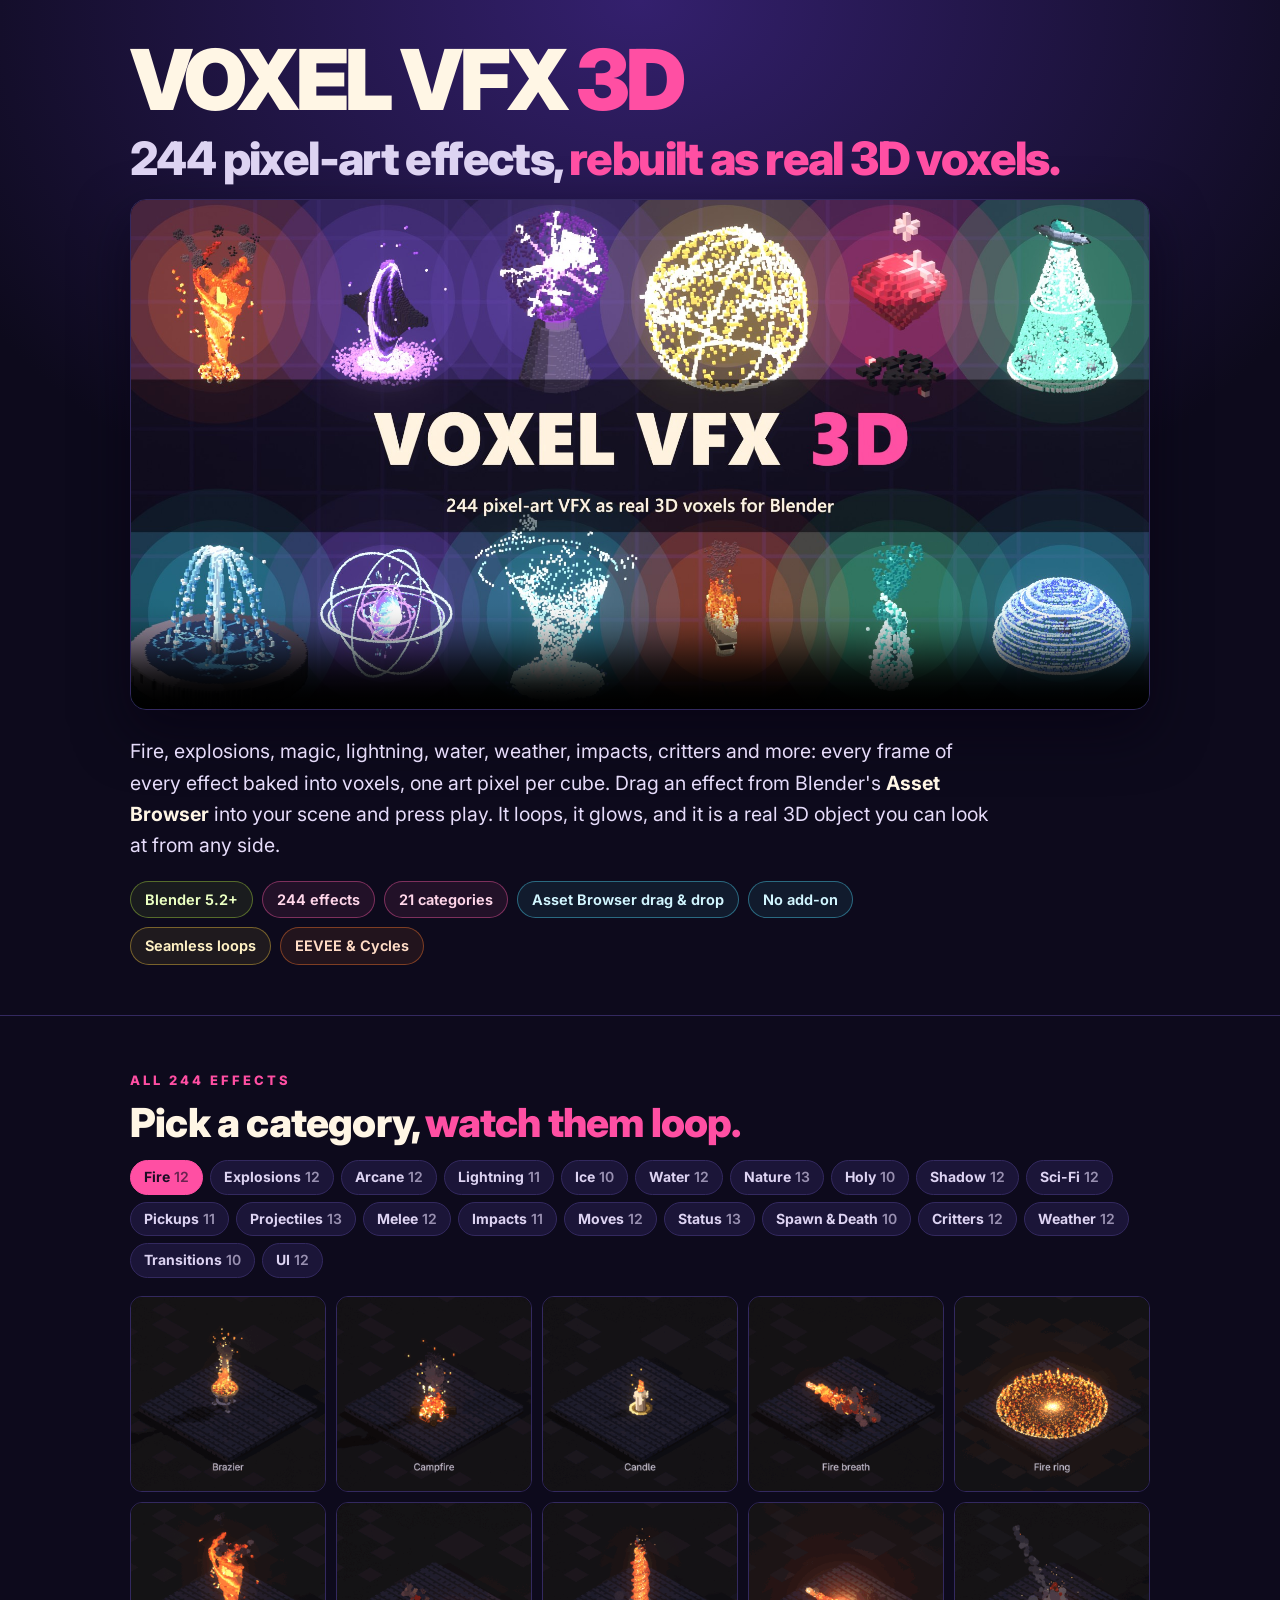
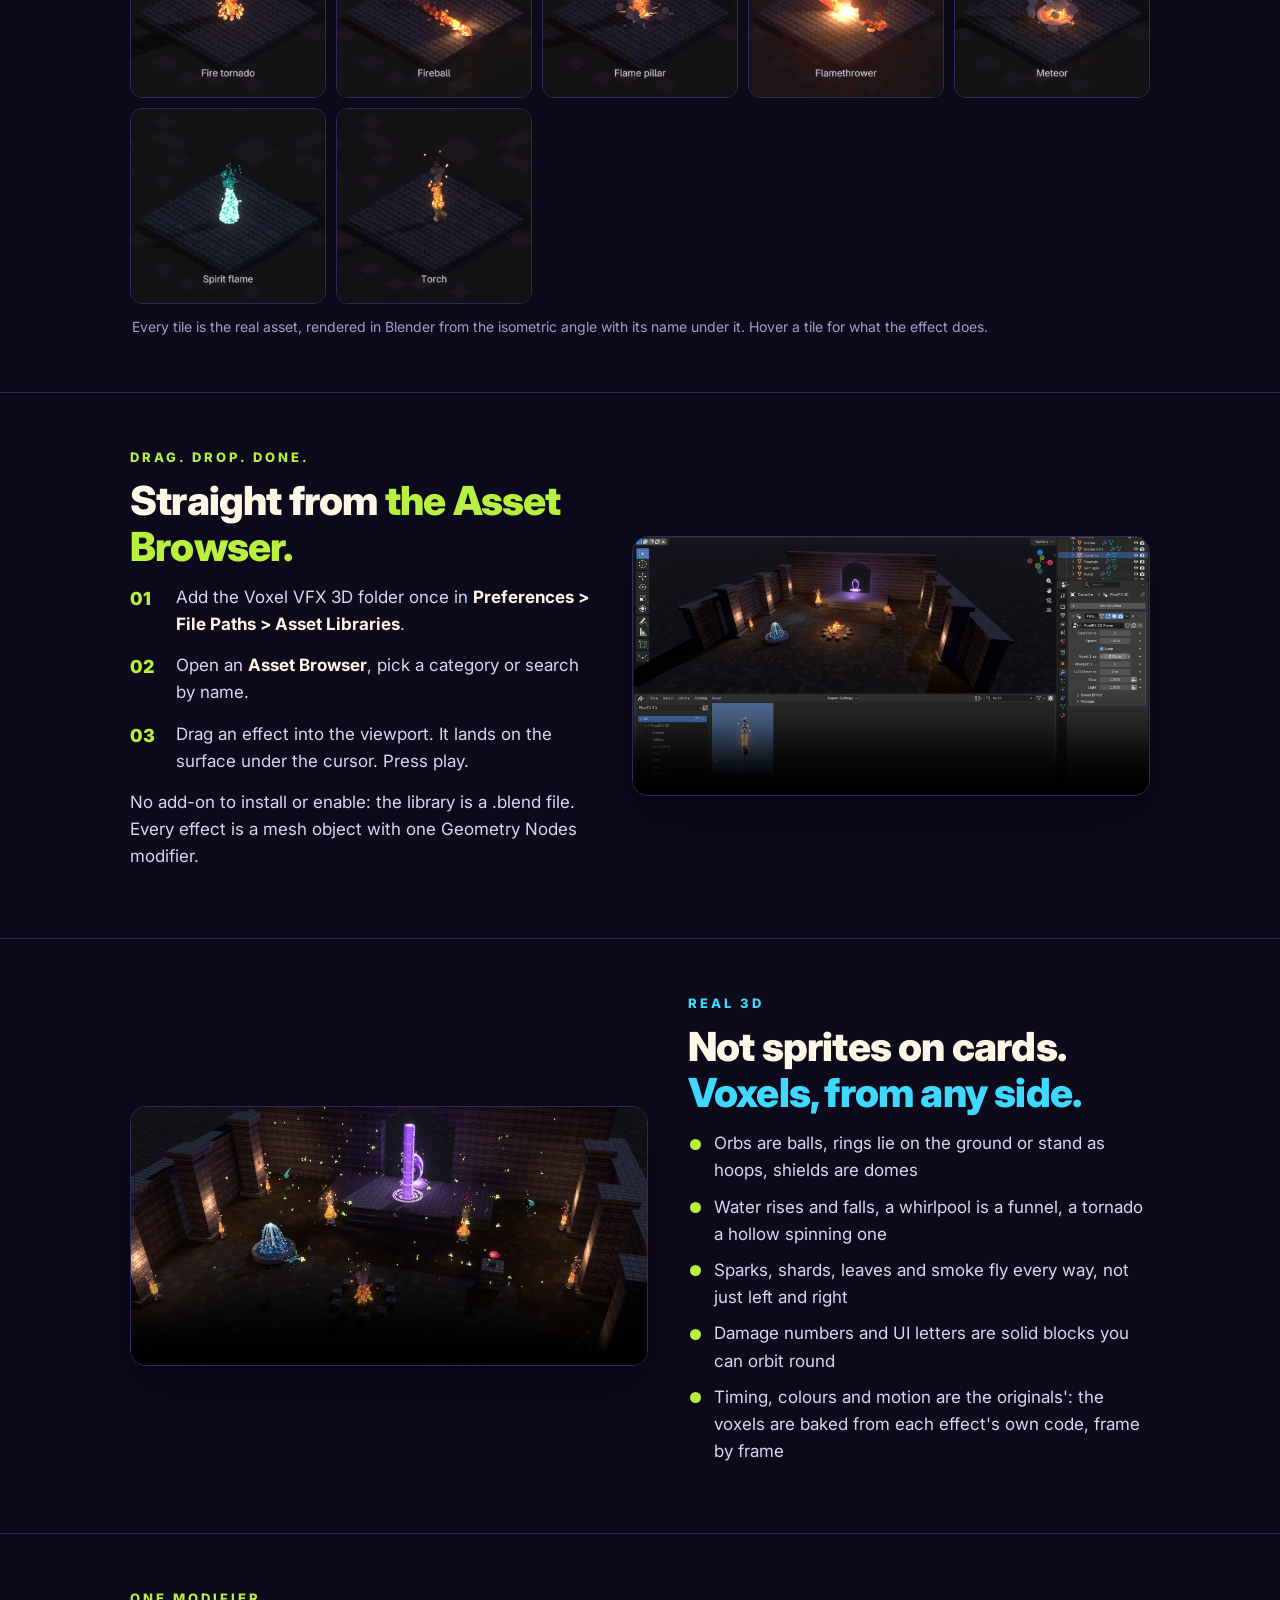
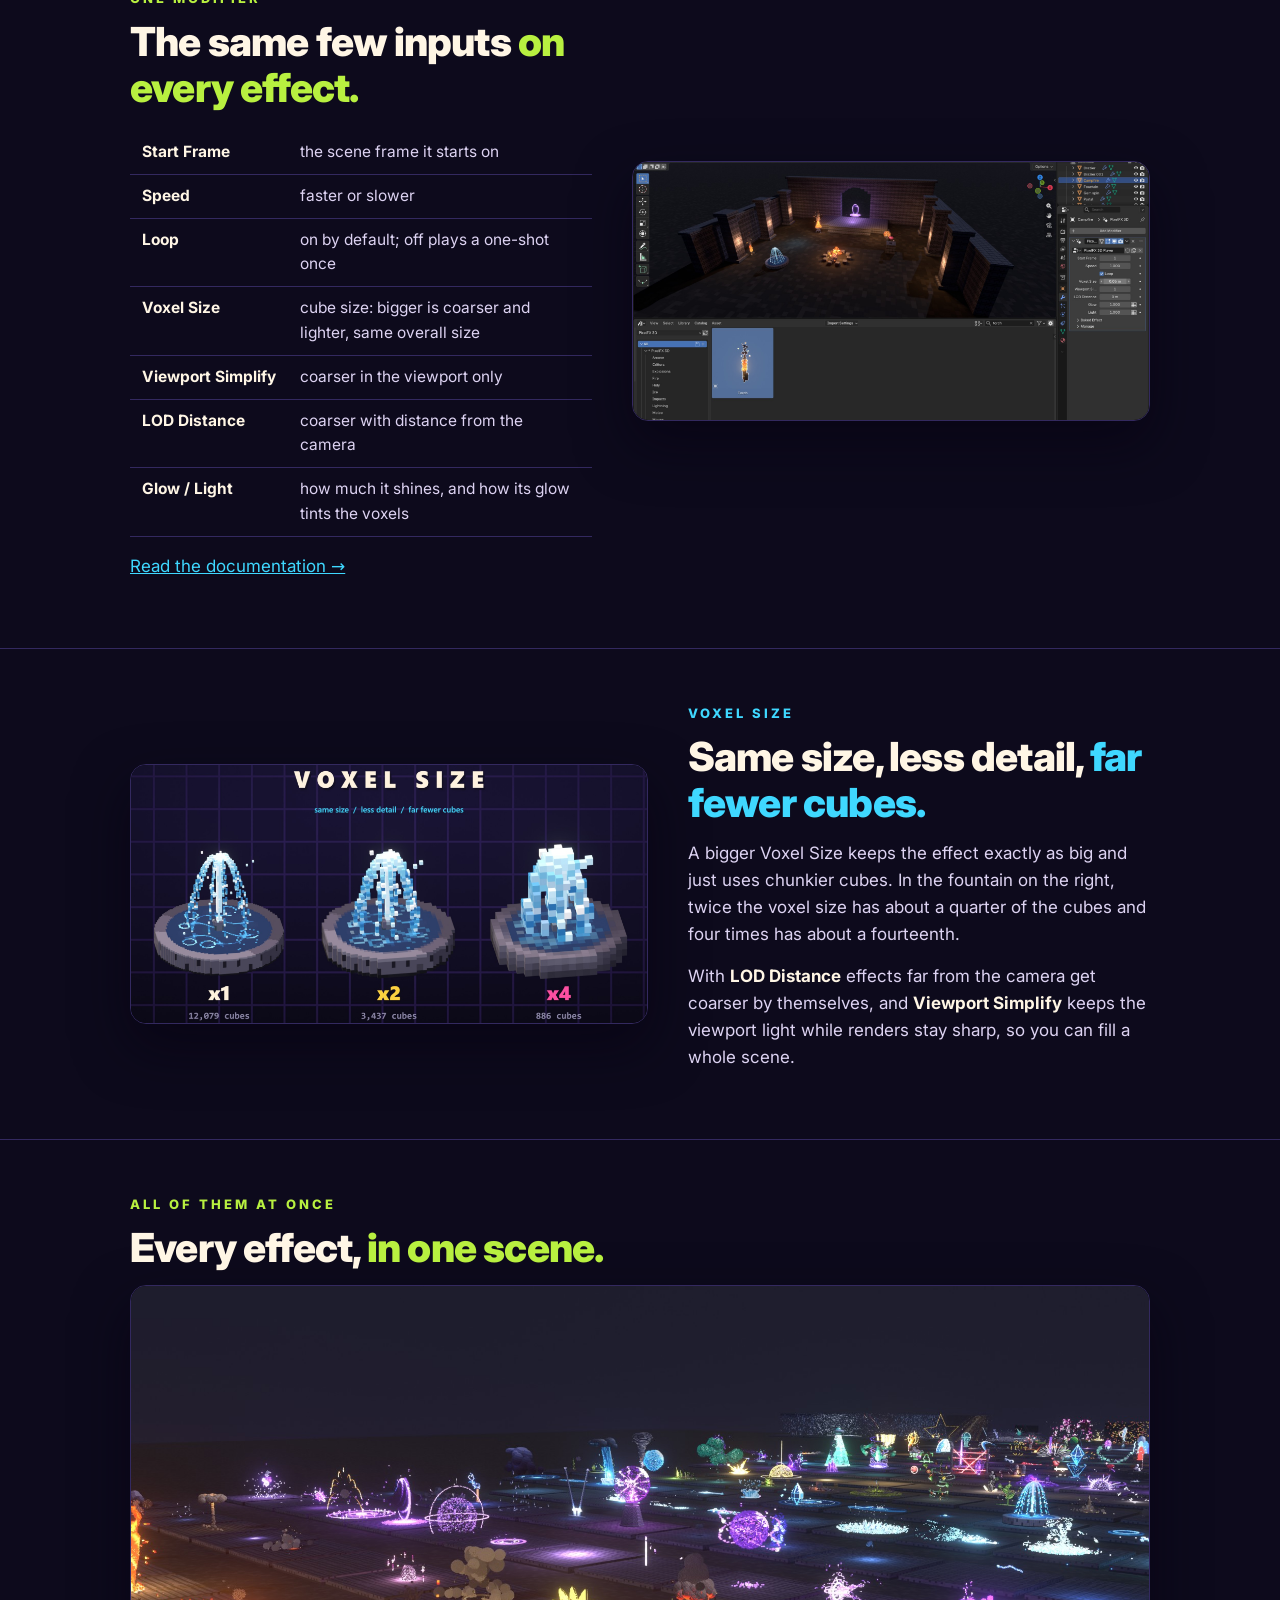
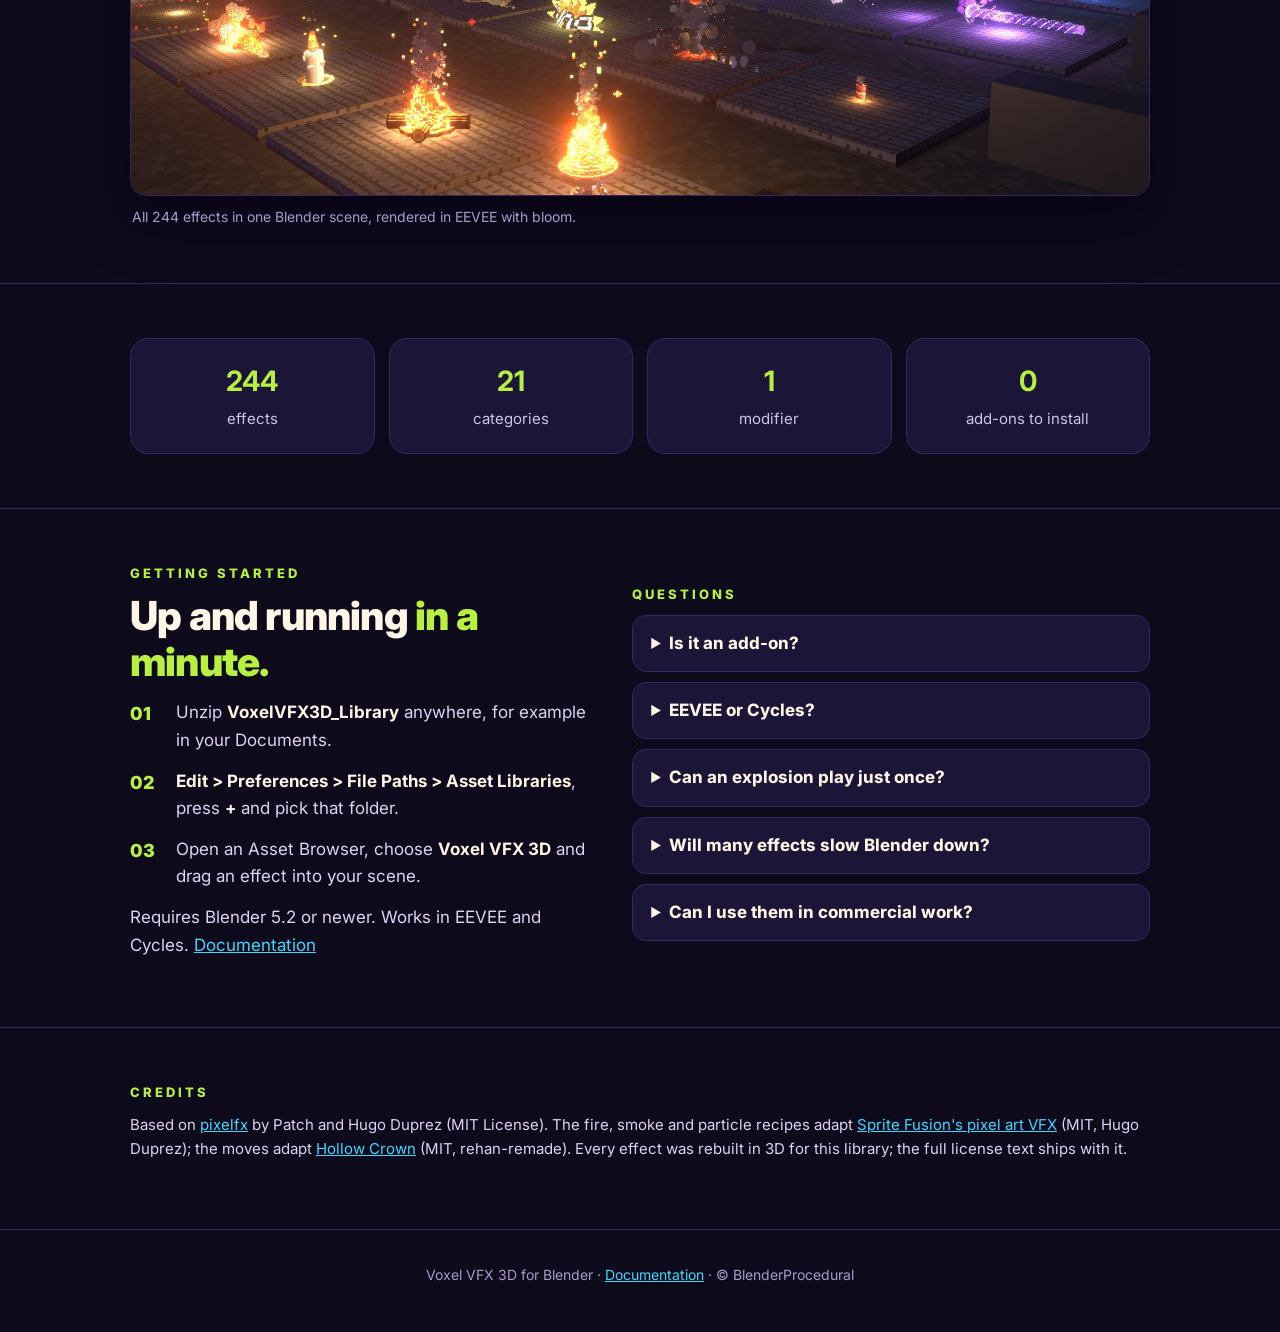
==== commit 23cd5143: "Rename the product to Voxel VFX 3D Co-Authored-By: Claude Opus 5.5 <noreply@anthropic.com>" ====
--- a/index.html
+++ b/index.html
@@ -3,9 +3,9 @@
 <head>
 <meta charset="utf-8">
 <meta name="viewport" content="width=device-width, initial-scale=1">
-<title>PixelFX 3D: 244 pixel-art VFX as real 3D voxels for Blender</title>
+<title>Voxel VFX 3D: 244 pixel-art VFX as real 3D voxels for Blender</title>
 <meta name="description" content="244 pixel-art VFX rebuilt as real 3D voxels for Blender: fire, explosions, magic, lightning, water, weather, impacts, critters and more. Drag them from the Asset Browser, they loop, they glow. Blender 5.2+.">
-<meta property="og:title" content="PixelFX 3D: 244 pixel-art VFX as real 3D voxels for Blender">
+<meta property="og:title" content="Voxel VFX 3D: 244 pixel-art VFX as real 3D voxels for Blender">
 <meta property="og:description" content="244 pixel-art VFX rebuilt as real 3D voxels for Blender: fire, explosions, magic, lightning, water, weather, impacts, critters and more. Drag them from the Asset Browser, they loop, they glow. Blender 5.2+.">
 <meta property="og:image" content="images/thumbnail.jpg">
 <link rel="stylesheet" href="assets/style.css">
@@ -14,9 +14,9 @@
 
 <header class="hero">
   <div class="wrap">
-    <h1 class="logo">PIXELFX <span>3D</span></h1>
+    <h1 class="logo">VOXEL VFX <span>3D</span></h1>
     <p class="tagline">244 pixel-art effects, <span class="hl-pink">rebuilt as real 3D voxels.</span></p>
-    <div class="media"><video src="media/promo.mp4" poster="images/thumbnail.jpg" controls preload="none" playsinline aria-label="PixelFX 3D promo video"></video></div>
+    <div class="media"><video src="media/promo.mp4" poster="images/thumbnail.jpg" controls preload="none" playsinline aria-label="Voxel VFX 3D promo video"></video></div>
     <div class="txt hero-txt" style="margin-top:26px">
       <p class="lead">Fire, explosions, magic, lightning, water, weather, impacts, critters and more: every frame of every effect baked into voxels, one art pixel per cube. Drag an effect from Blender's <b>Asset Browser</b> into your scene and press play. It loops, it glows, and it is a real 3D object you can look at from any side.</p>
       <div class="chips">
@@ -48,13 +48,13 @@
       <div class="kicker">Drag. Drop. Done.</div>
       <h2>Straight from <span class="hl">the Asset Browser.</span></h2>
       <ol class="steps">
-        <li>Add the PixelFX 3D folder once in <b>Preferences &gt; File Paths &gt; Asset Libraries</b>.</li>
+        <li>Add the Voxel VFX 3D folder once in <b>Preferences &gt; File Paths &gt; Asset Libraries</b>.</li>
         <li>Open an <b>Asset Browser</b>, pick a category or search by name.</li>
         <li>Drag an effect into the viewport. It lands on the surface under the cursor. Press play.</li>
       </ol>
       <p class="muted">No add-on to install or enable: the library is a .blend file. Every effect is a mesh object with one Geometry Nodes modifier.</p>
     </div>
-    <div class="media"><video src="media/howto.mp4" poster="images/inside-blender.jpg" controls preload="none" playsinline aria-label="Using PixelFX 3D in Blender: drag and drop from the Asset Browser"></video></div>
+    <div class="media"><video src="media/howto.mp4" poster="images/inside-blender.jpg" controls preload="none" playsinline aria-label="Using Voxel VFX 3D in Blender: drag and drop from the Asset Browser"></video></div>
   </div>
 </section>
 
@@ -71,7 +71,7 @@
         <li>Timing, colours and motion are the originals': the voxels are baked from each effect's own code, frame by frame</li>
       </ul>
     </div>
-    <div class="media"><video src="media/scene.mp4" poster="images/in-a-scene.jpg" controls preload="none" playsinline aria-label="PixelFX 3D effects in a courtyard scene, filmed from several angles"></video></div>
+    <div class="media"><video src="media/scene.mp4" poster="images/in-a-scene.jpg" controls preload="none" playsinline aria-label="Voxel VFX 3D effects in a courtyard scene, filmed from several angles"></video></div>
   </div>
 </section>
 
@@ -91,7 +91,7 @@
       </table></div>
       <p><a href="docs.html">Read the documentation &rarr;</a></p>
     </div>
-    <div class="media"><img src="images/inside-blender.jpg" alt="An effect selected in Blender with the PixelFX 3D modifier open" loading="lazy" width="2000" height="1000"></div>
+    <div class="media"><img src="images/inside-blender.jpg" alt="An effect selected in Blender with the Voxel VFX 3D modifier open" loading="lazy" width="2000" height="1000"></div>
   </div>
 </section>
 
@@ -131,9 +131,9 @@
       <div class="kicker">Getting started</div>
       <h2>Up and running <span class="hl">in a minute.</span></h2>
       <ol class="steps">
-        <li>Unzip <b>PixelFX3D_Library</b> anywhere, for example in your Documents.</li>
+        <li>Unzip <b>VoxelVFX3D_Library</b> anywhere, for example in your Documents.</li>
         <li><b>Edit &gt; Preferences &gt; File Paths &gt; Asset Libraries</b>, press <b>+</b> and pick that folder.</li>
-        <li>Open an Asset Browser, choose <b>PixelFX 3D</b> and drag an effect into your scene.</li>
+        <li>Open an Asset Browser, choose <b>Voxel VFX 3D</b> and drag an effect into your scene.</li>
       </ol>
       <p class="muted">Requires Blender 5.2 or newer. Works in EEVEE and Cycles. <a href="docs.html">Documentation</a></p>
     </div>
@@ -156,7 +156,7 @@
 </section>
 
 <footer>
-  <div class="wrap">PixelFX 3D for Blender &middot; <a href="docs.html">Documentation</a> &middot; &copy; BlenderProcedural</div>
+  <div class="wrap">Voxel VFX 3D for Blender &middot; <a href="docs.html">Documentation</a> &middot; &copy; BlenderProcedural</div>
 </footer>
 
 <script src="assets/embed.js"></script>
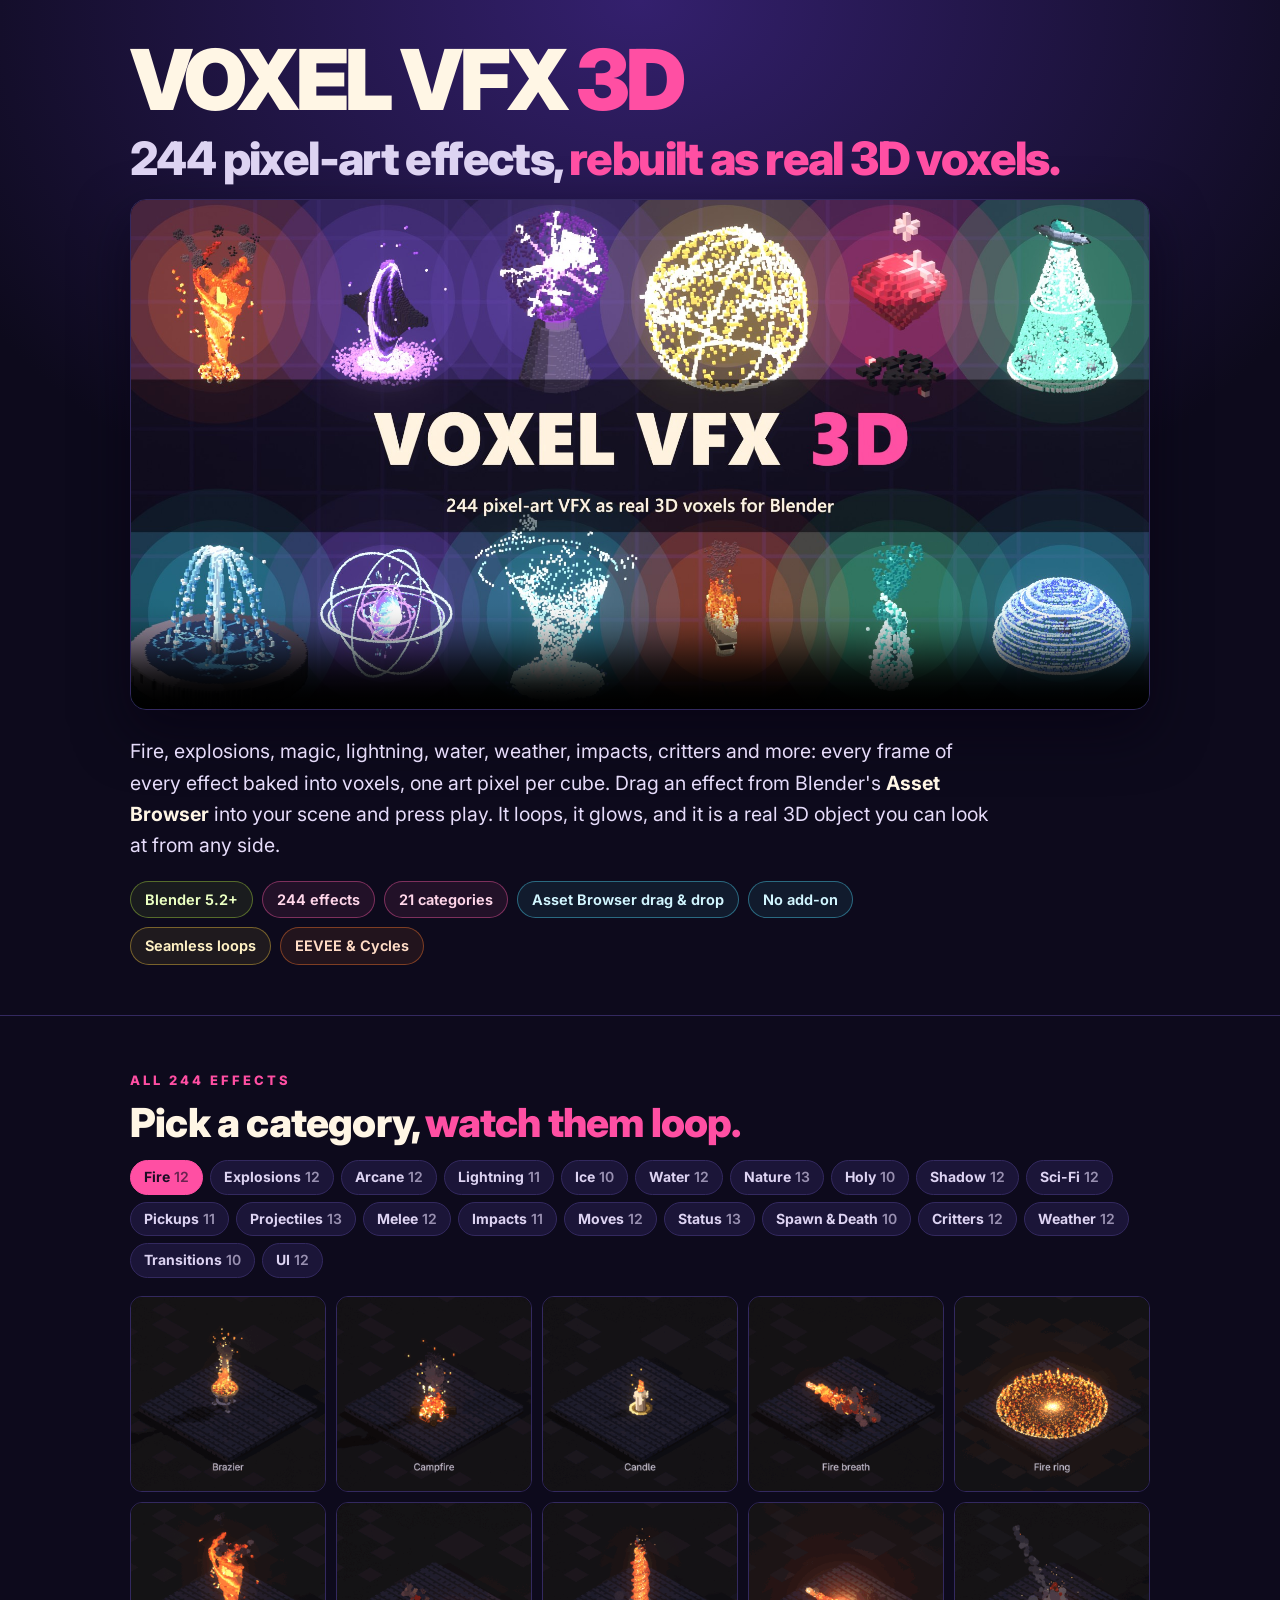
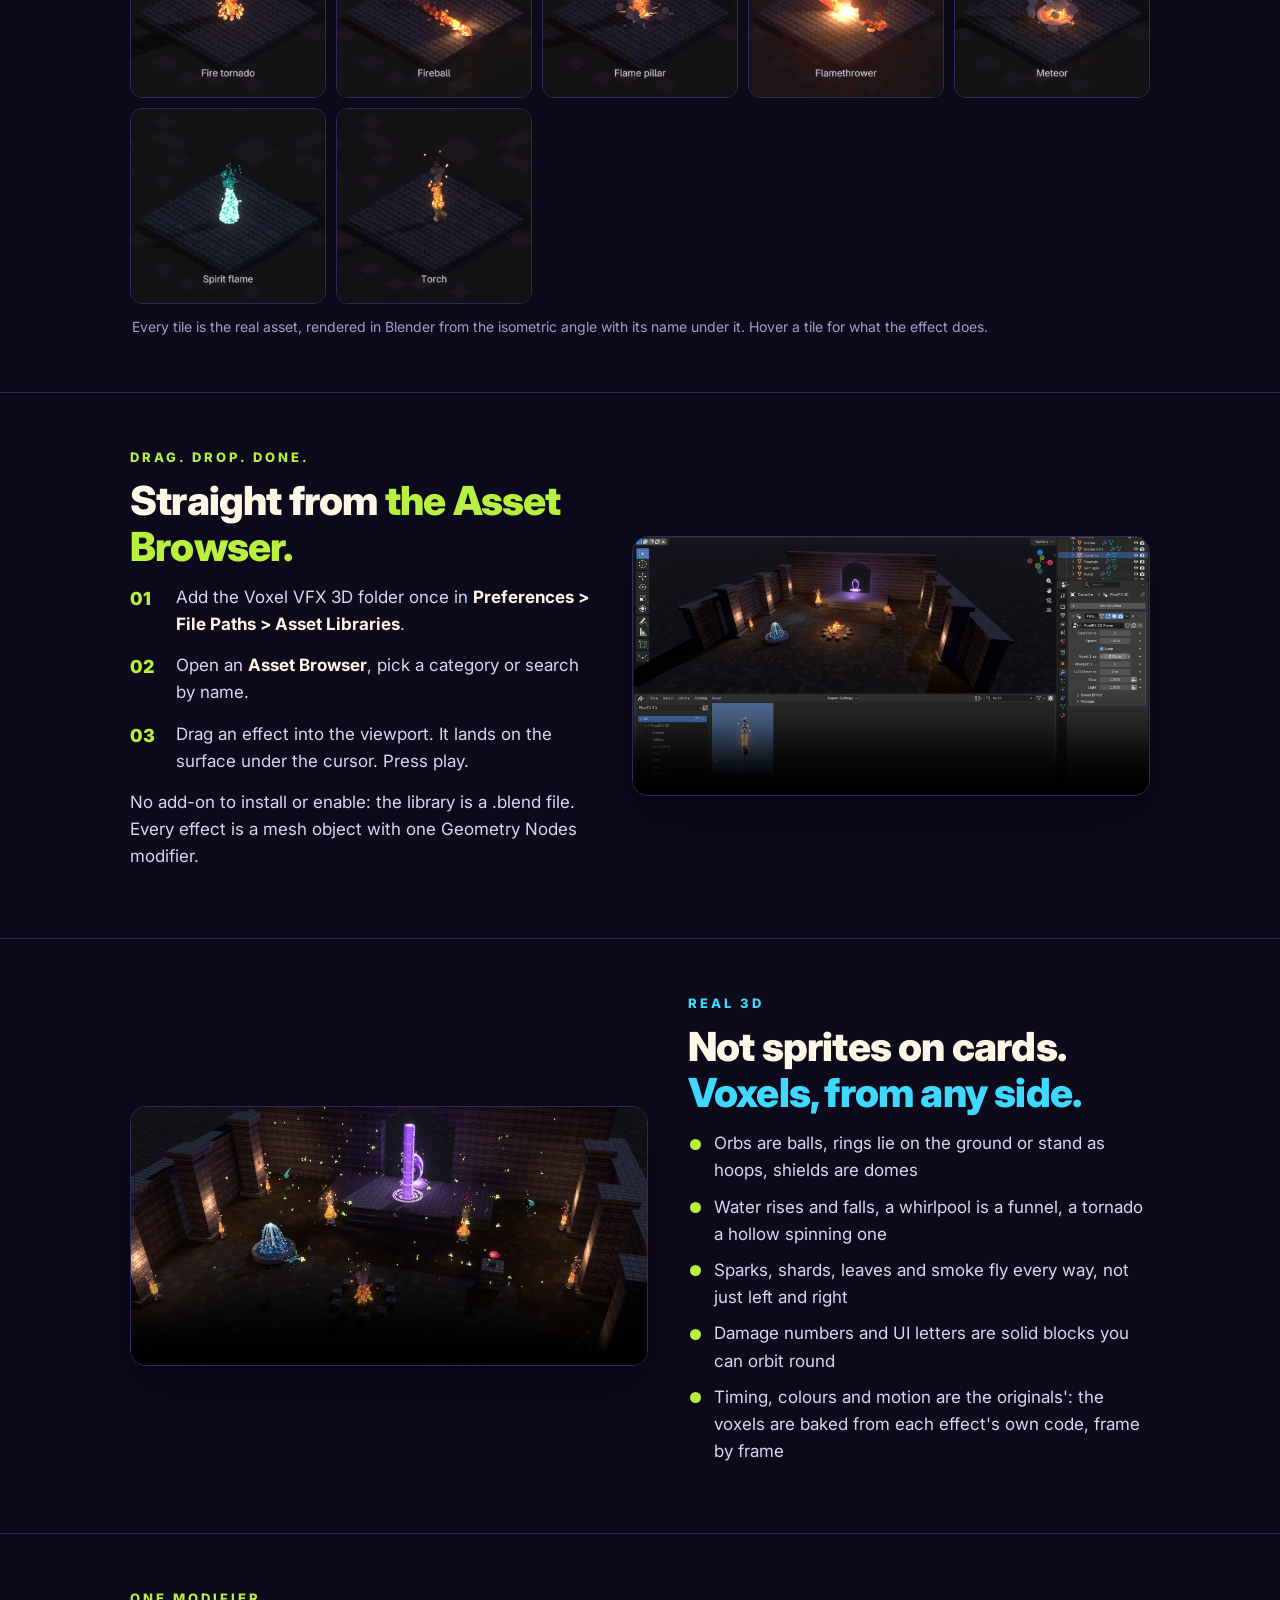
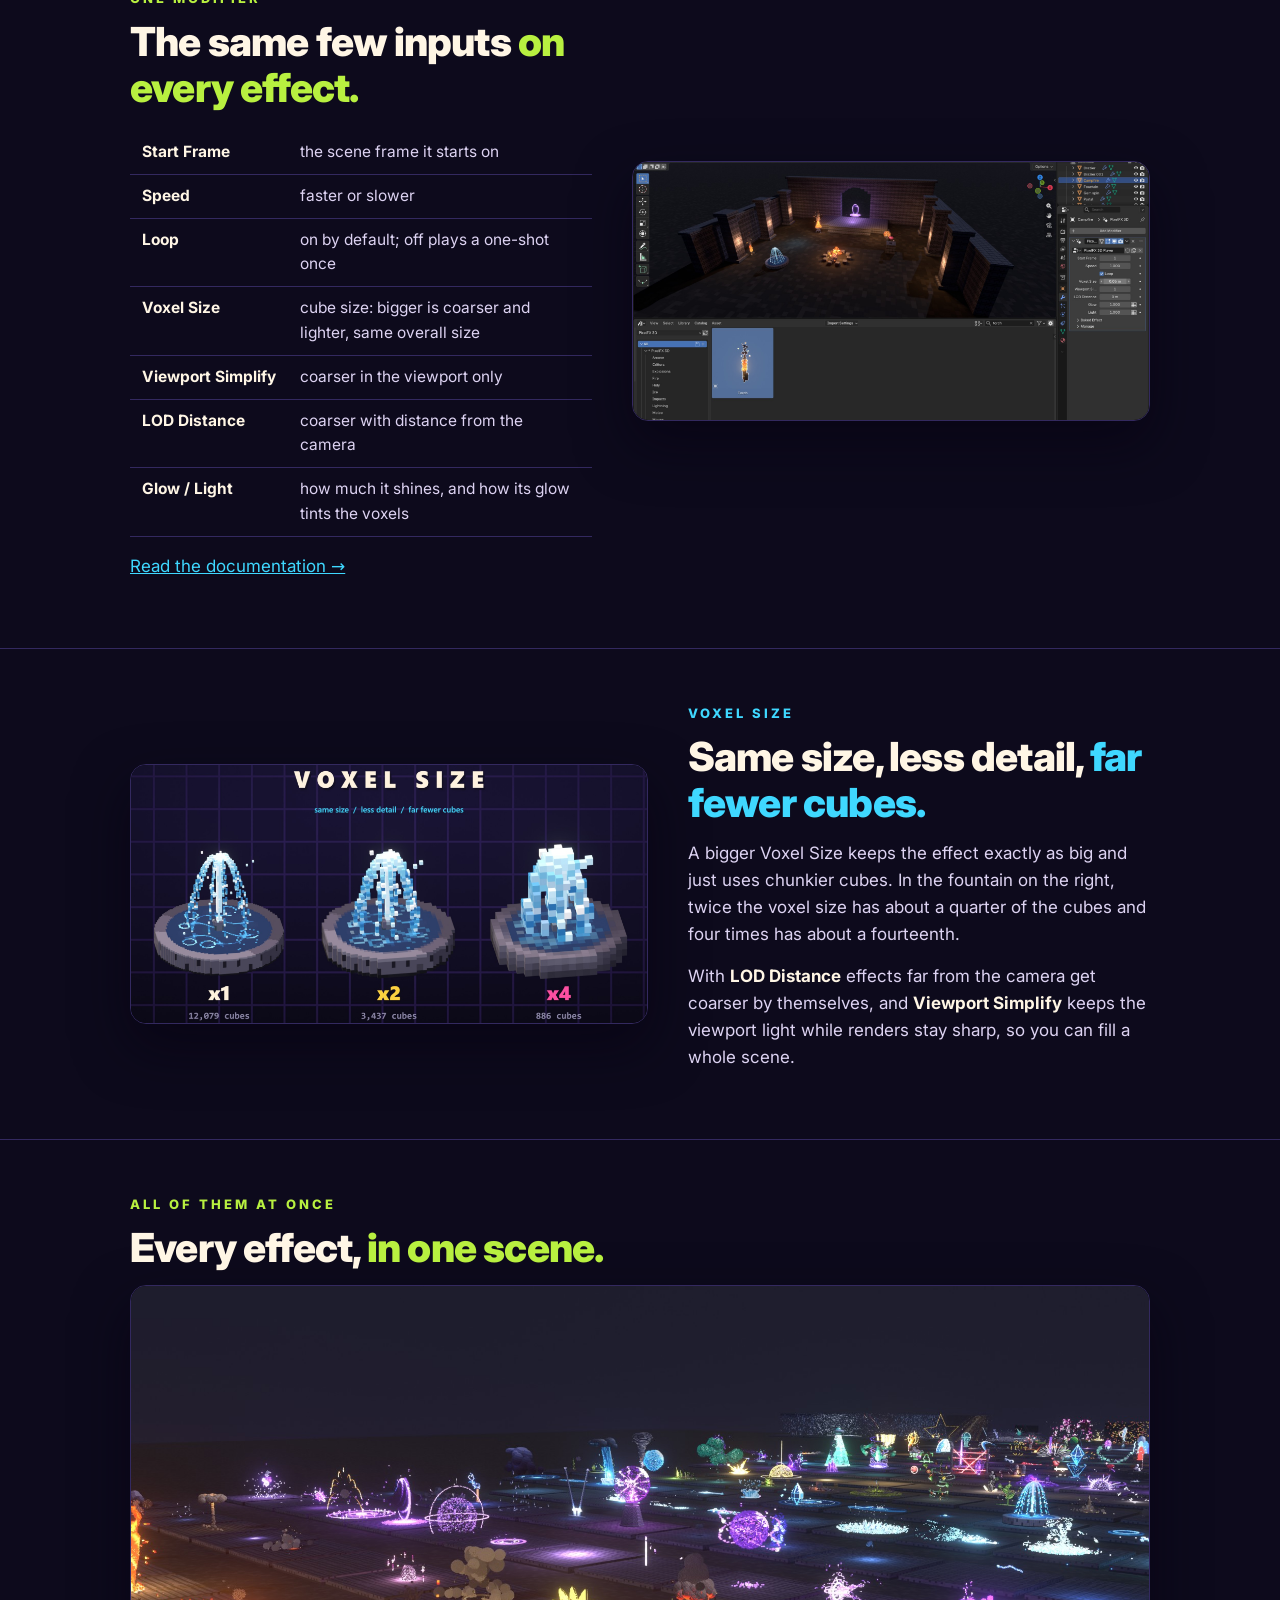
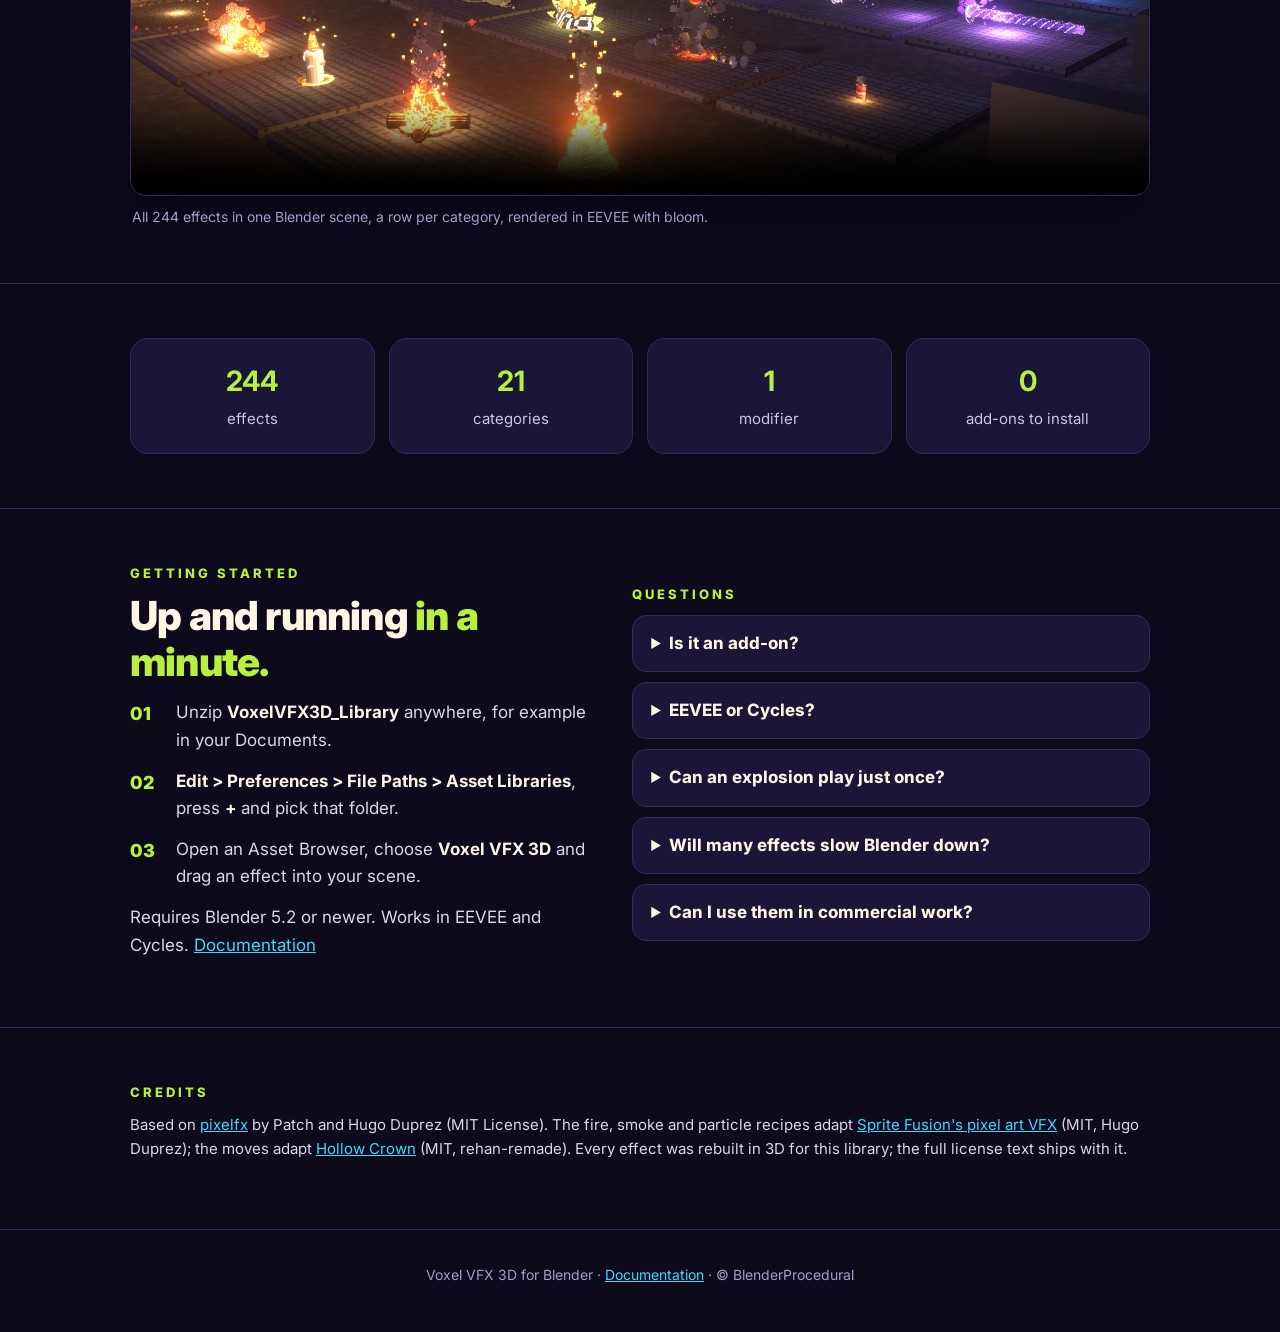
==== commit 02d69ef6: "Add the all-effects showcase video Co-Authored-By: Claude Opus 5.5 <noreply@anthropic.com>" ====
--- a/index.html
+++ b/index.html
@@ -111,8 +111,8 @@
   <div class="wrap">
     <div class="kicker">All of them at once</div>
     <h2>Every effect, <span class="hl">in one scene.</span></h2>
-    <div class="media"><img src="images/all-effects.jpg" alt="All 244 effects on brick plinths, a row per category, rendered in EEVEE" loading="lazy" width="2000" height="1000"></div>
-    <p class="cap">All 244 effects in one Blender scene, rendered in EEVEE with bloom.</p>
+    <div class="media"><video src="media/showcase.mp4" poster="images/all-effects.jpg" controls preload="none" playsinline aria-label="All 244 effects in one Blender scene: the camera flies along a row per category"></video></div>
+    <p class="cap">All 244 effects in one Blender scene, a row per category, rendered in EEVEE with bloom.</p>
   </div>
 </section>
 
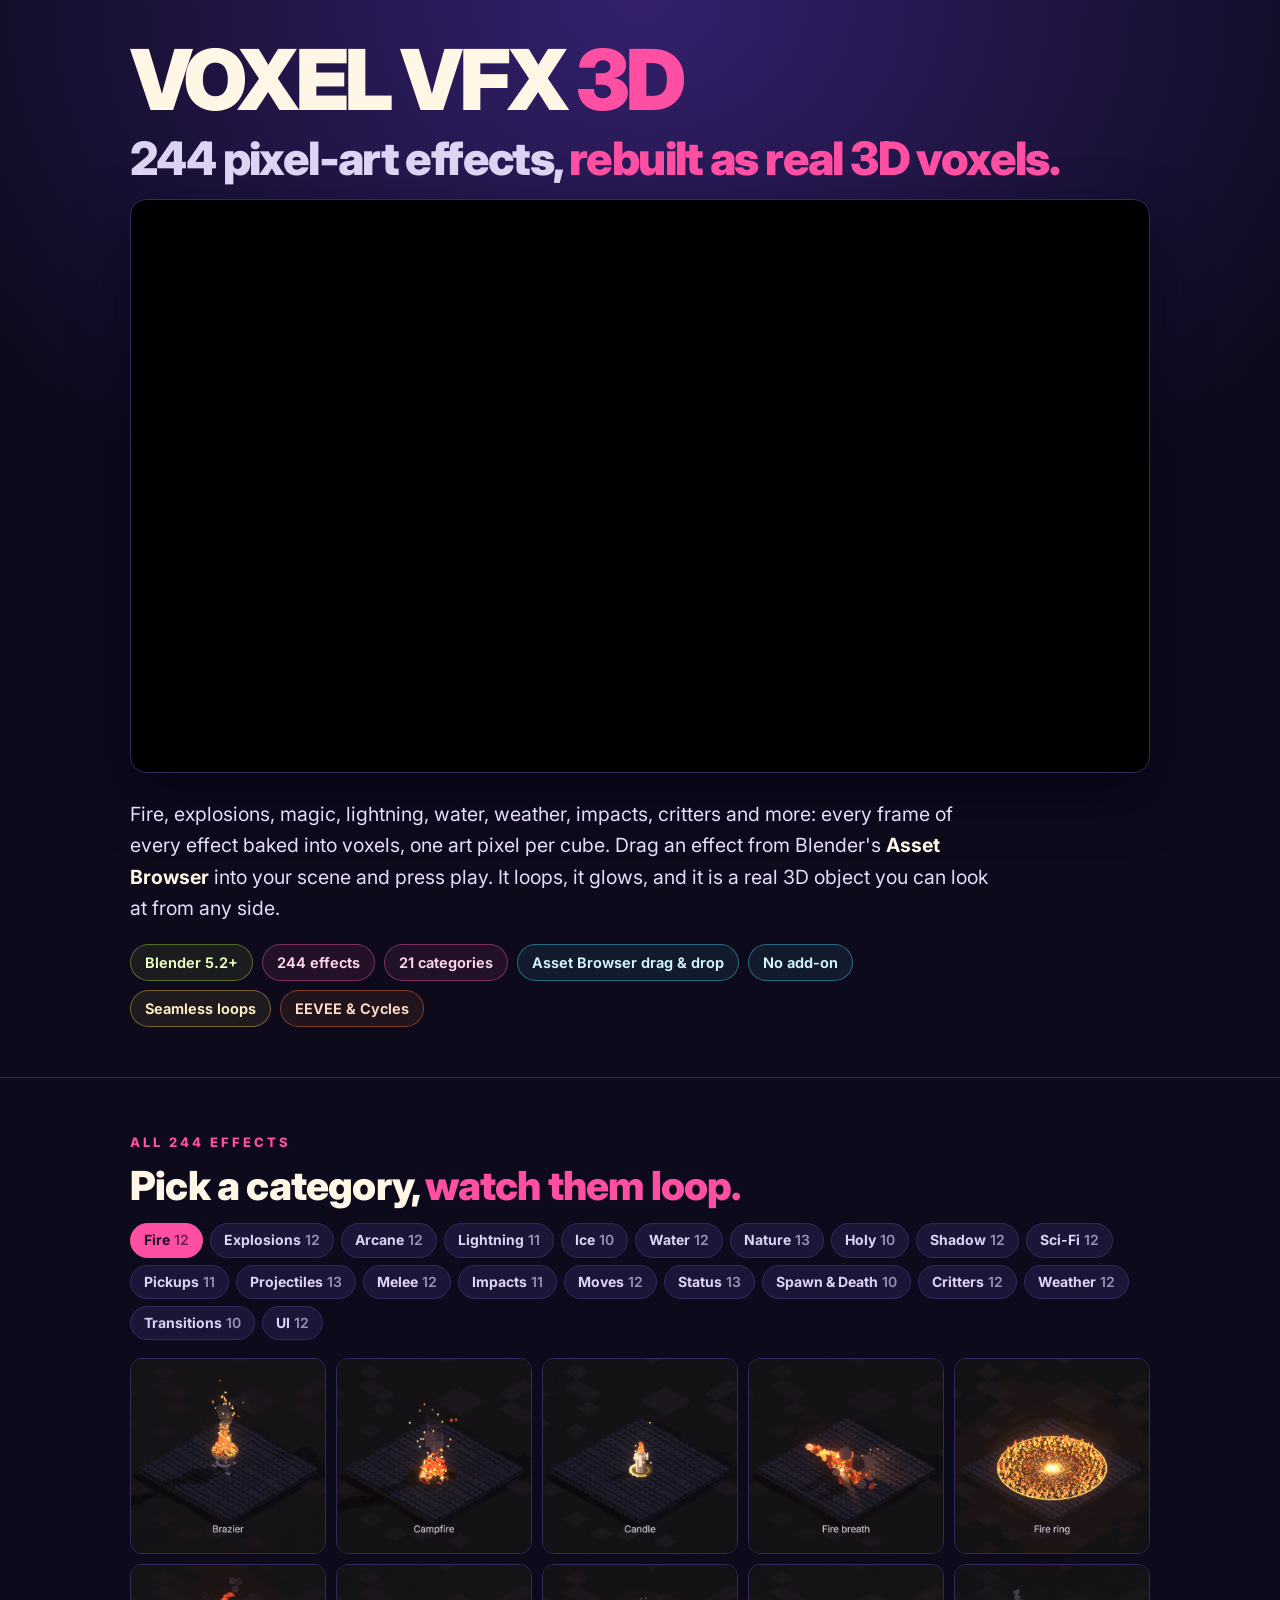
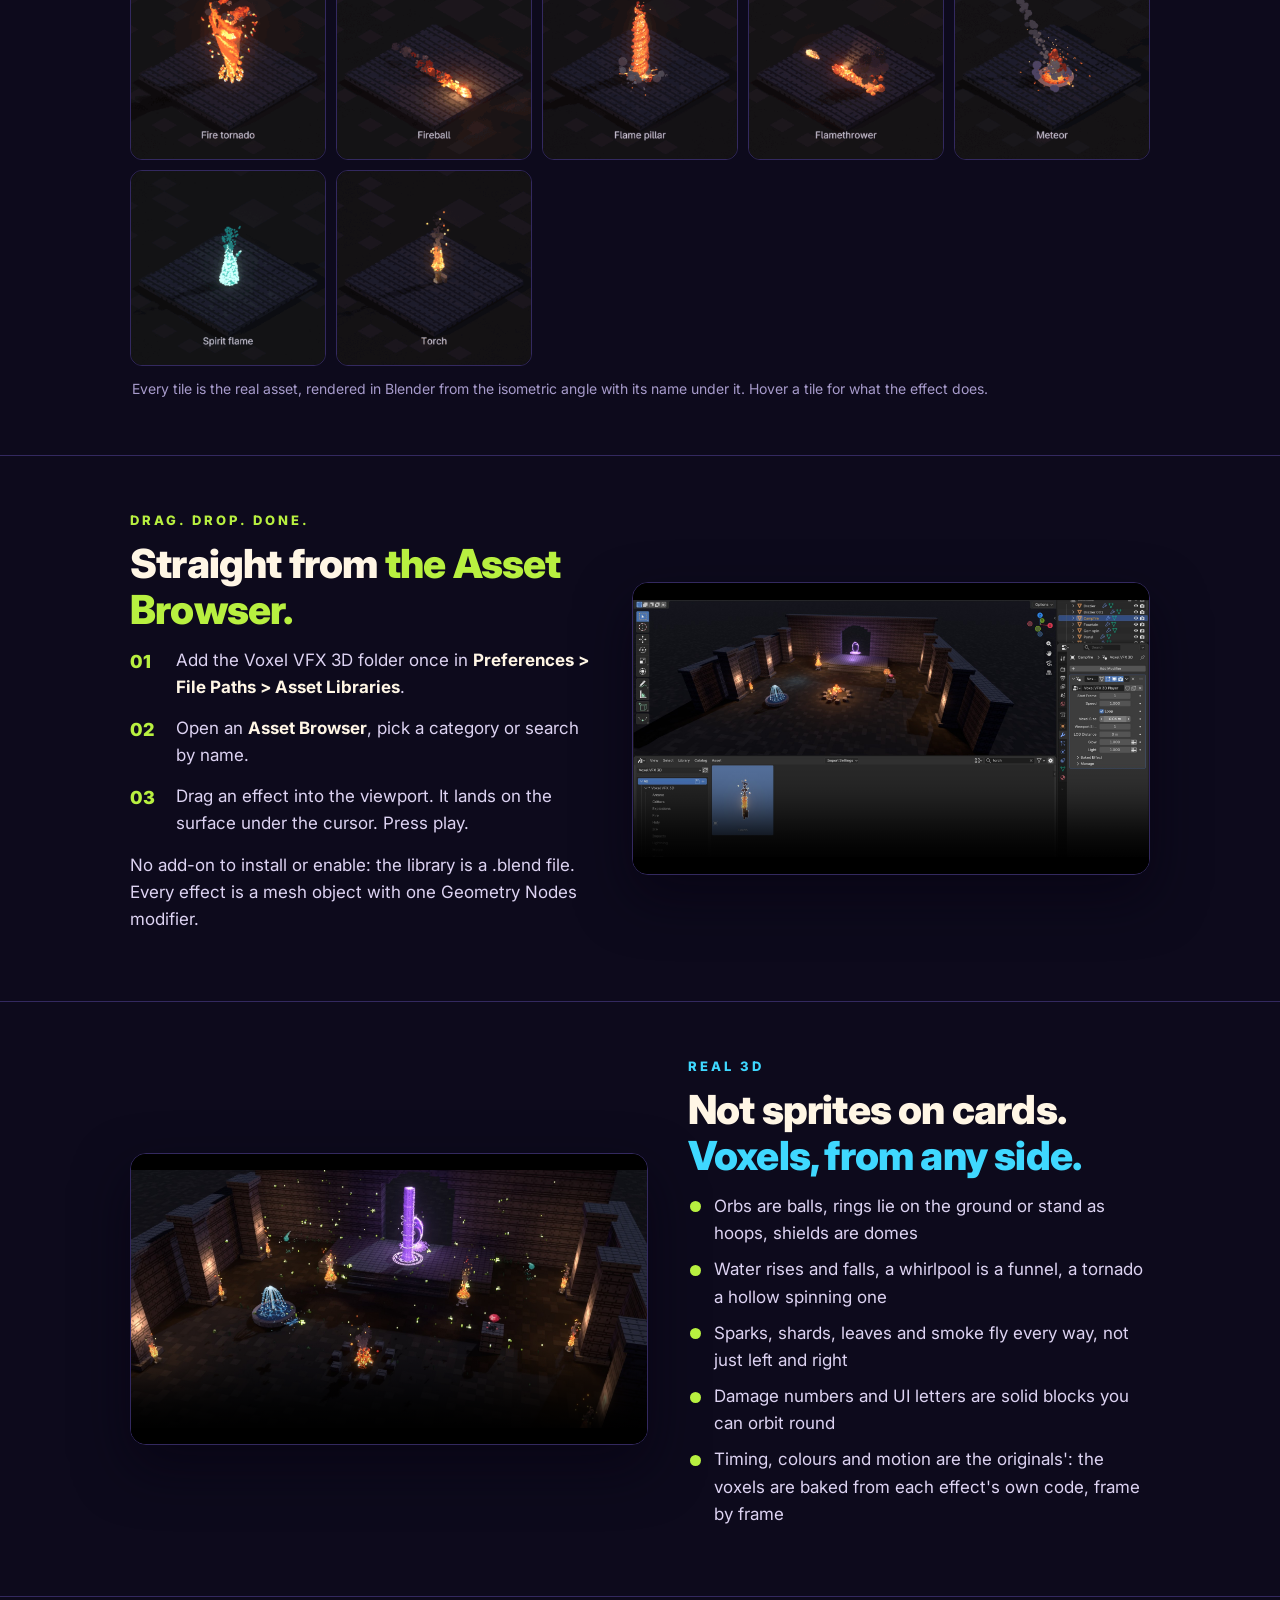
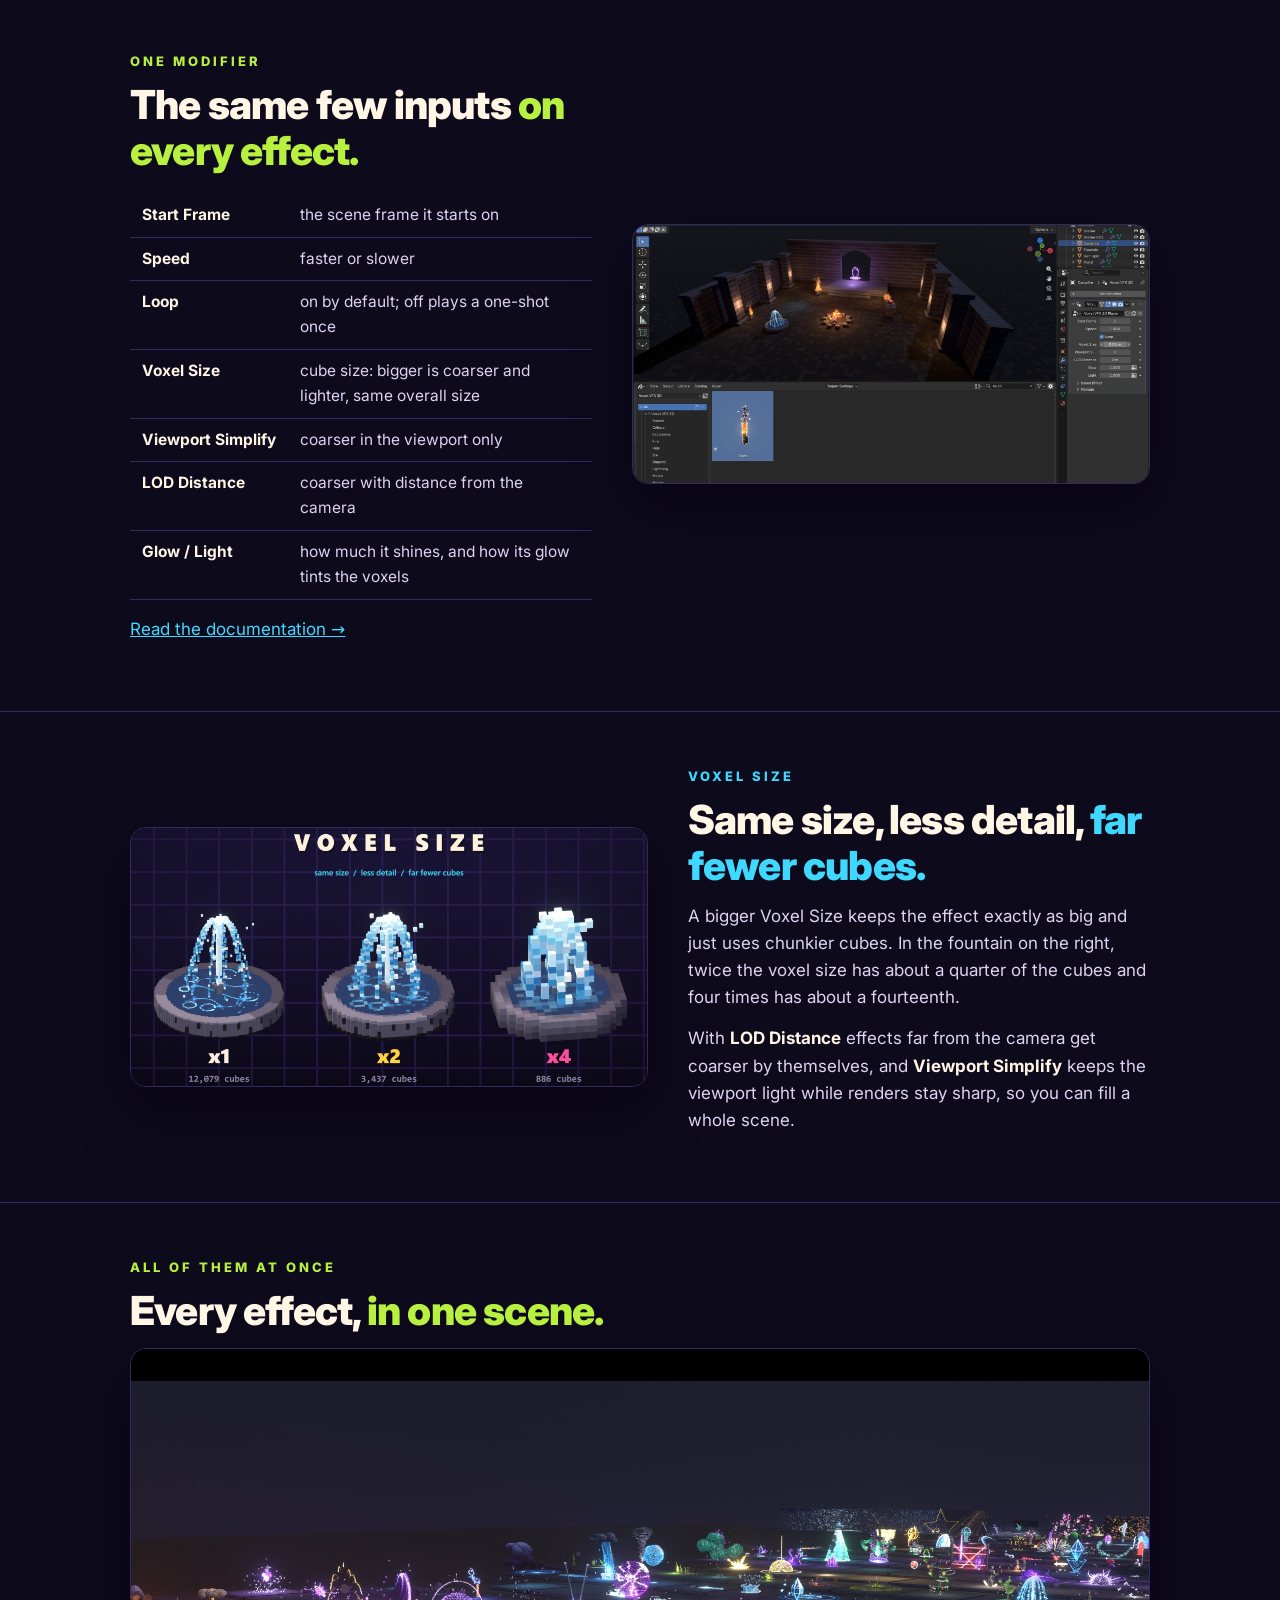
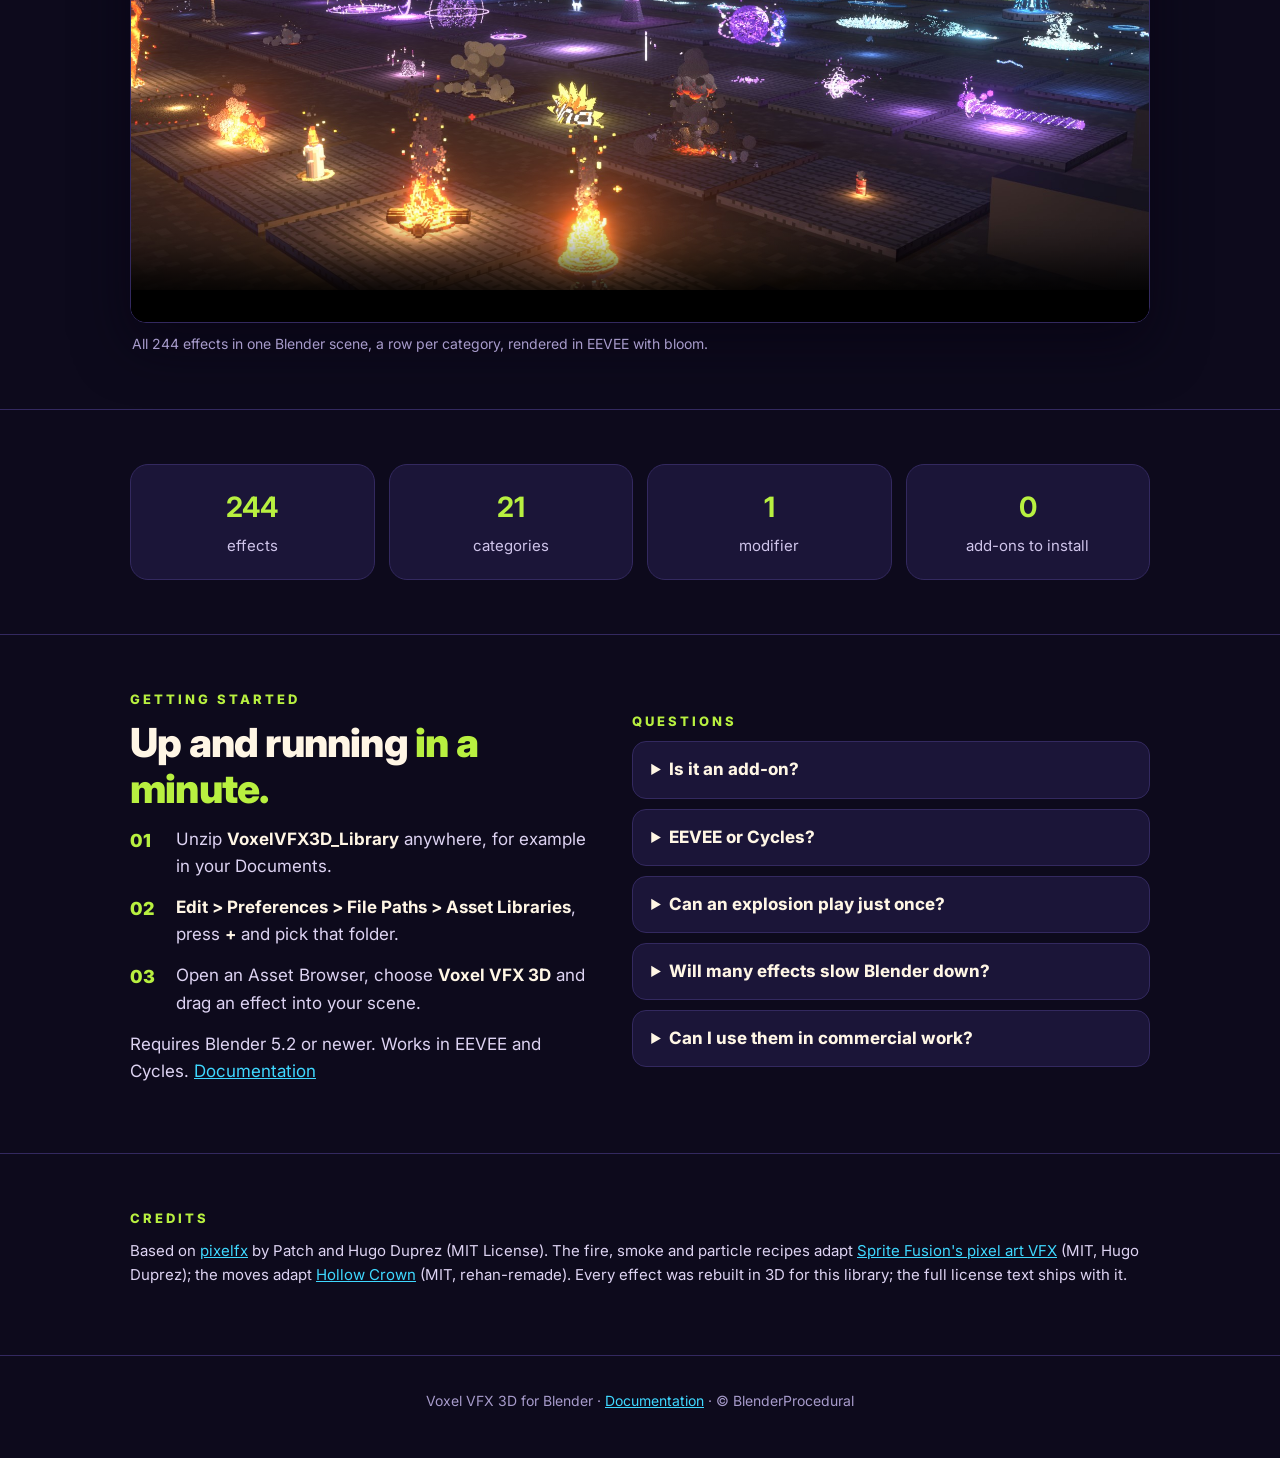
==== commit 11748eb1: "Hero video is the YouTube upload Co-Authored-By: Claude Opus 5.5 <noreply@anthropic.com>" ====
--- a/index.html
+++ b/index.html
@@ -16,7 +16,9 @@
   <div class="wrap">
     <h1 class="logo">VOXEL VFX <span>3D</span></h1>
     <p class="tagline">244 pixel-art effects, <span class="hl-pink">rebuilt as real 3D voxels.</span></p>
-    <div class="media"><video src="media/promo.mp4" poster="images/thumbnail.jpg" controls preload="none" playsinline aria-label="Voxel VFX 3D promo video"></video></div>
+    <div class="media yt"><iframe src="https://www.youtube-nocookie.com/embed/19rdIWgOJi4?rel=0" title="Voxel VFX 3D promo video"
+            allow="accelerometer; autoplay; clipboard-write; encrypted-media; gyroscope; picture-in-picture; web-share"
+            referrerpolicy="strict-origin-when-cross-origin" allowfullscreen></iframe></div>
     <div class="txt hero-txt" style="margin-top:26px">
       <p class="lead">Fire, explosions, magic, lightning, water, weather, impacts, critters and more: every frame of every effect baked into voxels, one art pixel per cube. Drag an effect from Blender's <b>Asset Browser</b> into your scene and press play. It loops, it glows, and it is a real 3D object you can look at from any side.</p>
       <div class="chips">
--- a/assets/style.css
+++ b/assets/style.css
@@ -145,3 +145,6 @@
 @media (max-width: 520px) {
   .fxgrid { grid-template-columns: repeat(2, 1fr); }
 }
+
+/* videos keep their 16:9 box before they load, so the page height never changes */
+.media video { aspect-ratio: 16 / 9; object-fit: contain; background: #000; }
